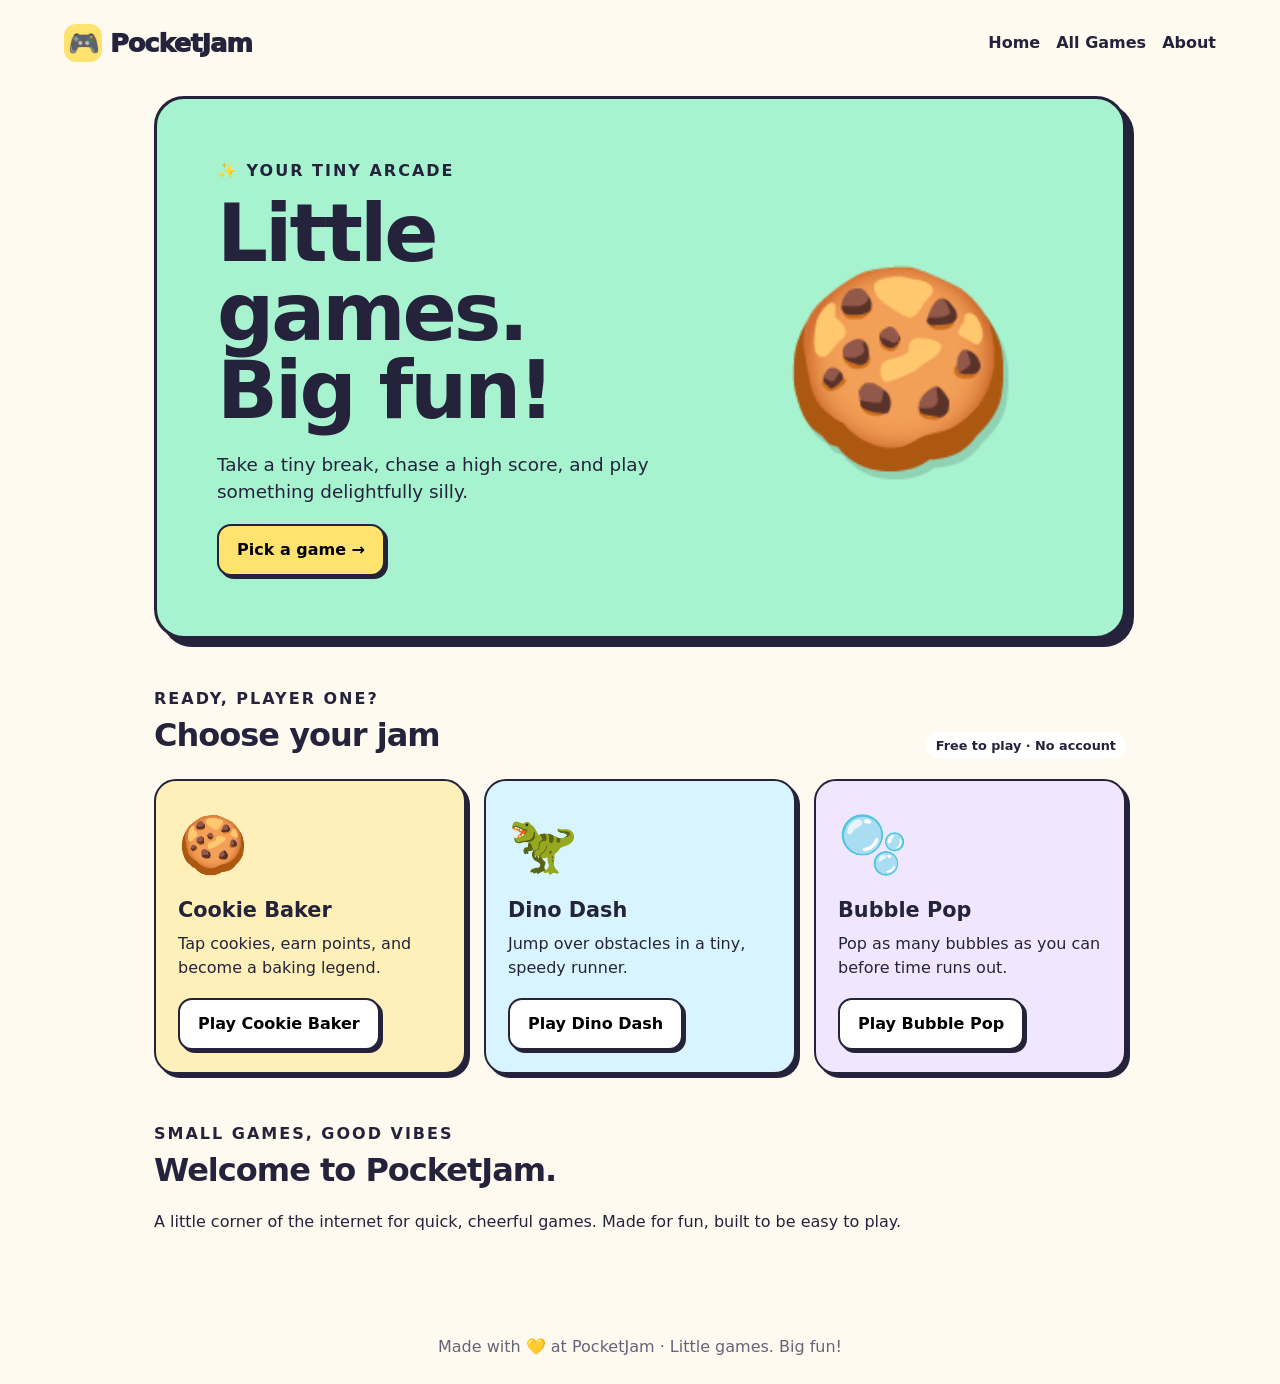
==== index.html @ d0598b36 "Add PocketJam arcade homepage and playable mini-games" ====
<!doctype html>
<html lang="en">
<head>
<meta charset="utf-8"><meta name="viewport" content="width=device-width,initial-scale=1">
<title>PocketJam — Little games. Big fun!</title>
<style>
:root{--ink:#24233b;--yellow:#ffe36e;--mint:#a7f3d0;--coral:#ff897e;--purple:#b9a5ff;--paper:#fffaf0}
*{box-sizing:border-box}body{margin:0;background:var(--paper);color:var(--ink);font:16px/1.5 system-ui,-apple-system,Segoe UI,sans-serif}
header{padding:24px 5vw;display:flex;justify-content:space-between;align-items:center;gap:16px;flex-wrap:wrap}
.logo{font-weight:950;font-size:1.6rem;letter-spacing:-1px}.logo span{display:inline-grid;place-items:center;background:var(--yellow);width:38px;height:38px;border-radius:12px;margin-right:8px}
nav{display:flex;gap:16px}a{color:inherit;text-decoration:none;font-weight:750}a:hover{text-decoration:underline}
main{max-width:1100px;margin:auto;padding:10px 5vw 60px}.hero{background:var(--mint);border:3px solid var(--ink);border-radius:30px;padding:clamp(24px,5vw,60px);display:grid;grid-template-columns:1.2fr .8fr;align-items:center;gap:25px;box-shadow:8px 8px 0 var(--ink)}
h1{font-size:clamp(2.6rem,7vw,5rem);line-height:.98;letter-spacing:-3px;margin:12px 0 20px}.hero p{font-size:1.15rem;max-width:480px}.eyebrow{font-weight:900;text-transform:uppercase;letter-spacing:2px}.cookie{font-size:clamp(100px,20vw,190px);text-align:center;filter:drop-shadow(5px 8px 0 #0002);animation:bob 2.5s ease-in-out infinite}@keyframes bob{50%{transform:translateY(-10px) rotate(4deg)}}
button{font:inherit;font-weight:850;border:2px solid var(--ink);background:var(--yellow);border-radius:14px;padding:12px 18px;cursor:pointer;box-shadow:3px 3px 0 var(--ink)}button:active{transform:translate(2px,2px);box-shadow:1px 1px 0 var(--ink)}
section{margin-top:48px}.section-head{display:flex;justify-content:space-between;align-items:end;gap:12px;flex-wrap:wrap}h2{font-size:2rem;letter-spacing:-1px;margin:0}.games{display:grid;grid-template-columns:repeat(3,1fr);gap:18px;margin-top:20px}.game{border:2px solid var(--ink);border-radius:22px;padding:22px;background:white;box-shadow:4px 4px 0 var(--ink)}.game:nth-child(1){background:#fff0ba}.game:nth-child(2){background:#d8f5ff}.game:nth-child(3){background:#f0e7ff}.emoji{font-size:3.5rem}.game h3{font-size:1.3rem;margin:8px 0 2px}.game p{min-height:48px;margin:6px 0 18px}.game button{background:white}.playbox{margin-top:18px;background:white;border:2px solid var(--ink);border-radius:22px;padding:24px;display:none}.playbox.show{display:block}.score{font-size:2.5rem;font-weight:950}.cookie-btn{font-size:5rem;border:0;background:transparent;box-shadow:none}.cookie-btn:active{box-shadow:none}.pill{display:inline-block;border-radius:99px;padding:4px 10px;background:#fff;font-size:.8rem;font-weight:850}
footer{text-align:center;padding:25px;color:#656477}
@media(max-width:720px){.hero{grid-template-columns:1fr}.cookie{grid-row:1;font-size:100px}.games{grid-template-columns:1fr}h1{letter-spacing:-2px}.game p{min-height:0}}
@media(prefers-reduced-motion:reduce){*,*:before,*:after{animation:none!important;scroll-behavior:auto!important}}
</style>
</head>
<body>
<header><div class="logo"><span>🎮</span>PocketJam</div><nav><a href="#home">Home</a><a href="#games">All Games</a><a href="#about">About</a></nav></header>
<main id="home">
<div class="hero"><div><div class="eyebrow">✨ Your tiny arcade</div><h1>Little games.<br>Big fun!</h1><p>Take a tiny break, chase a high score, and play something delightfully silly.</p><a href="#games"><button>Pick a game →</button></a></div><div class="cookie" aria-hidden="true">🍪</div></div>
<section id="games"><div class="section-head"><div><div class="eyebrow">Ready, player one?</div><h2>Choose your jam</h2></div><span class="pill">Free to play · No account</span></div>
<div class="games">
<article class="game"><div class="emoji">🍪</div><h3>Cookie Baker</h3><p>Tap cookies, earn points, and become a baking legend.</p><button onclick="play('cookie')">Play Cookie Baker</button></article>
<article class="game"><div class="emoji">🦖</div><h3>Dino Dash</h3><p>Jump over obstacles in a tiny, speedy runner.</p><button onclick="play('dino')">Play Dino Dash</button></article>
<article class="game"><div class="emoji">🫧</div><h3>Bubble Pop</h3><p>Pop as many bubbles as you can before time runs out.</p><button onclick="play('bubble')">Play Bubble Pop</button></article>
</div>
<div class="playbox" id="playbox" aria-live="polite"><button onclick="closeGame()" style="float:right">Close ✕</button><div class="eyebrow" id="game-label">Mini game</div><h2 id="game-title">Cookie Baker</h2><p id="game-desc">Tap the cookie to bake!</p><div class="score" id="score">0</div><div id="game-area"><button class="cookie-btn" onclick="bake()" aria-label="Bake a cookie">🍪</button></div><p id="game-note">Your best score is saved on this device.</p></div>
</section>
<section id="about"><div class="eyebrow">Small games, good vibes</div><h2>Welcome to PocketJam.</h2><p>A little corner of the internet for quick, cheerful games. Made for fun, built to be easy to play.</p></section>
</main><footer>Made with 💛 at PocketJam · Little games. Big fun!</footer>
<script>
let mode='cookie',score=0,time=30,timer=null,obstacles=0;
function play(which){clearInterval(timer);mode=which;score=0;time=30;obstacles=0;document.getElementById('playbox').classList.add('show');document.getElementById('score').textContent='0';const area=document.getElementById('game-area');area.innerHTML='';
if(which==='cookie'){document.getElementById('game-label').textContent='🍪 Clicker';document.getElementById('game-title').textContent='Cookie Baker';document.getElementById('game-desc').textContent='Every tap bakes a cookie. How many can you make?';area.innerHTML='<button class="cookie-btn" onclick="bake()" aria-label="Bake a cookie">🍪</button>';}
if(which==='dino'){document.getElementById('game-label').textContent='🦖 Runner';document.getElementById('game-title').textContent='Dino Dash';document.getElementById('game-desc').textContent='Tap JUMP to leap over the cactus. Every jump scores a point!';area.innerHTML='<div id="dino-scene" style="font-size:3rem;background:#e0f7ff;border-radius:16px;padding:20px;text-align:center">🦖　🌵</div><button onclick="jump()" id="jump">JUMP!</button>';document.getElementById('game-note').textContent='Tip: You can also press Space.';}
if(which==='bubble'){document.getElementById('game-label').textContent='🫧 30-second challenge';document.getElementById('game-title').textContent='Bubble Pop';document.getElementById('game-desc').textContent='Pop as many bubbles as you can in 30 seconds!';area.innerHTML='<button class="cookie-btn" onclick="pop()" aria-label="Pop bubble">🫧</button><div>Time left: <b id="time-left">30</b>s</div>';timer=setInterval(()=>{time--;const el=document.getElementById('time-left');if(el)el.textContent=time;if(time<=0){clearInterval(timer);document.getElementById('game-desc').textContent='Time! Final score: '+score+' 🎉';area.innerHTML='<button onclick="play(\'bubble\')">Play again</button>';saveBest();}},1000);}
document.getElementById('playbox').scrollIntoView({behavior:'smooth',block:'nearest'});}
function bake(){if(mode!=='cookie')return;score++;updateScore();if(score%10===0)document.getElementById('game-desc').textContent='Nice! '+score+' cookies baked. Keep going!';saveBest();}
function pop(){if(mode!=='bubble'||time<=0)return;score++;updateScore();const emojis=['🫧','💙','✨','💜','🩵'];const b=document.querySelector('#game-area .cookie-btn');if(b)b.textContent=emojis[Math.floor(Math.random()*emojis.length)];}
function jump(){if(mode!=='dino')return;score++;updateScore();const scene=document.getElementById('dino-scene');if(scene){scene.textContent=score%2?'　🦖　🌵':'🦖　🌵';scene.style.background=score%2?'#d9fbe8':'#e0f7ff';}saveBest();}
function updateScore(){document.getElementById('score').textContent=score;}
function saveBest(){try{let best=JSON.parse(localStorage.getItem('pocketjam-bests')||'{}');if(score>(best[mode]||0)){best[mode]=score;localStorage.setItem('pocketjam-bests',JSON.stringify(best));document.getElementById('game-note').textContent='New personal best: '+score+'! Saved on this device.';}}catch(e){}}
function closeGame(){clearInterval(timer);document.getElementById('playbox').classList.remove('show');}
document.addEventListener('keydown',e=>{if(e.code==='Space'&&mode==='dino'&&document.getElementById('playbox').classList.contains('show')){e.preventDefault();jump();}});
</script></body></html>
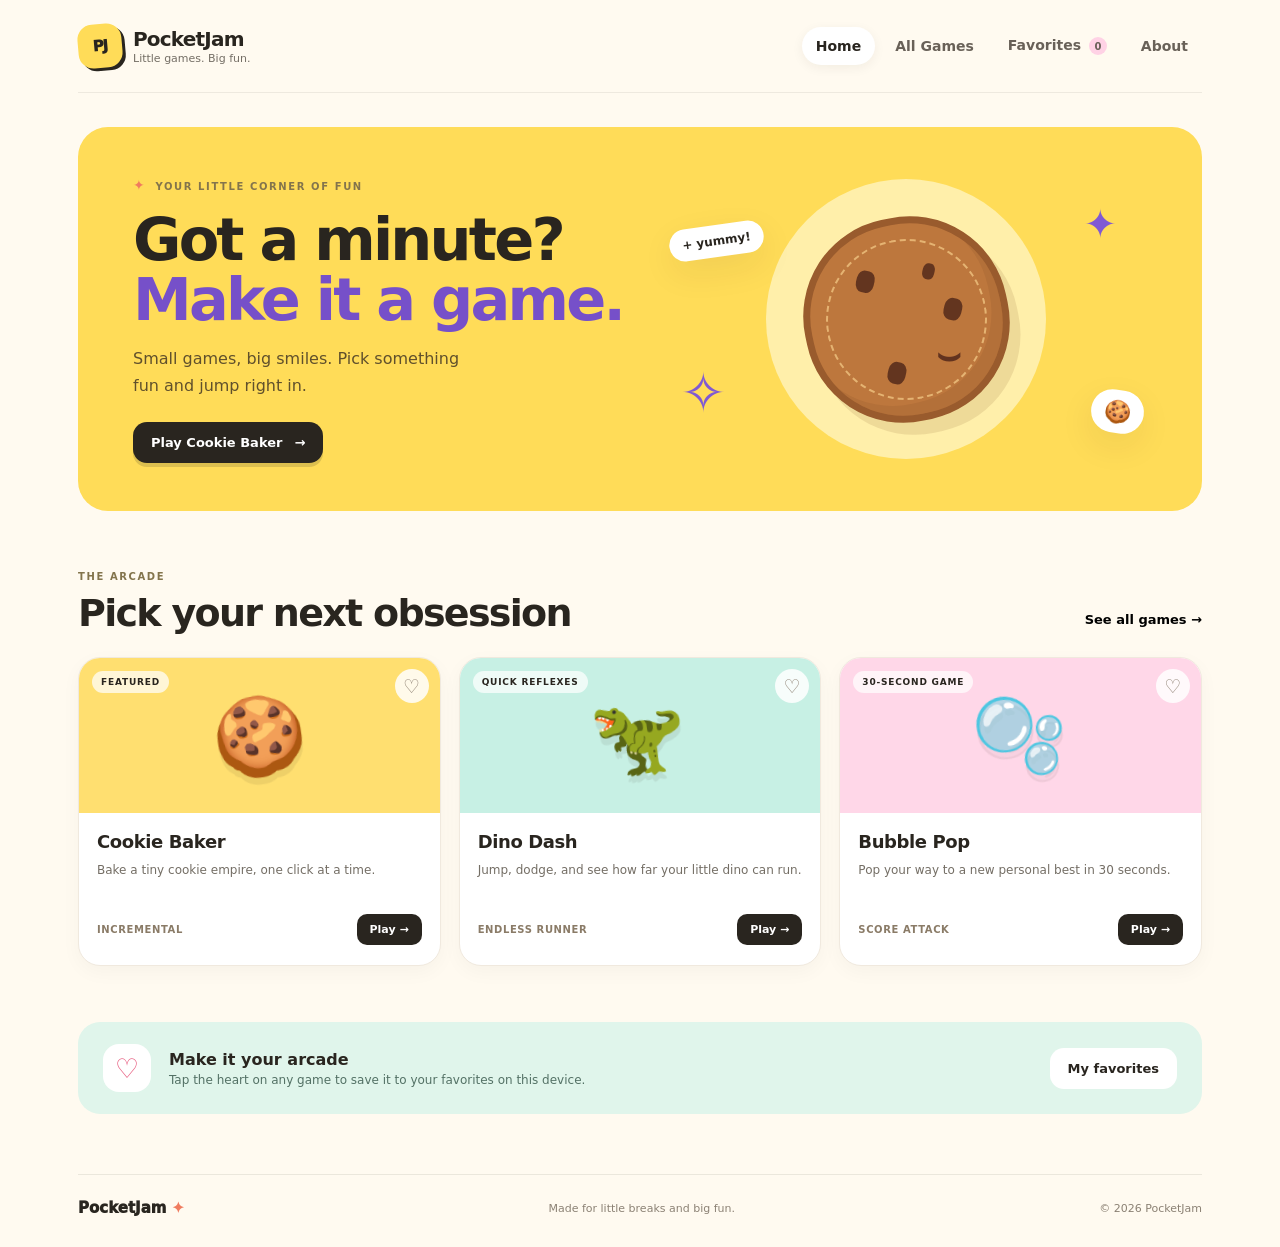
==== commit 0d2cf5b3: "Add files via upload" ====
--- a/index.html
+++ b/index.html
@@ -1,49 +1,143 @@
 <!doctype html>
 <html lang="en">
 <head>
-<meta charset="utf-8"><meta name="viewport" content="width=device-width,initial-scale=1">
-<title>PocketJam — Little games. Big fun!</title>
-<style>
-:root{--ink:#24233b;--yellow:#ffe36e;--mint:#a7f3d0;--coral:#ff897e;--purple:#b9a5ff;--paper:#fffaf0}
-*{box-sizing:border-box}body{margin:0;background:var(--paper);color:var(--ink);font:16px/1.5 system-ui,-apple-system,Segoe UI,sans-serif}
-header{padding:24px 5vw;display:flex;justify-content:space-between;align-items:center;gap:16px;flex-wrap:wrap}
-.logo{font-weight:950;font-size:1.6rem;letter-spacing:-1px}.logo span{display:inline-grid;place-items:center;background:var(--yellow);width:38px;height:38px;border-radius:12px;margin-right:8px}
-nav{display:flex;gap:16px}a{color:inherit;text-decoration:none;font-weight:750}a:hover{text-decoration:underline}
-main{max-width:1100px;margin:auto;padding:10px 5vw 60px}.hero{background:var(--mint);border:3px solid var(--ink);border-radius:30px;padding:clamp(24px,5vw,60px);display:grid;grid-template-columns:1.2fr .8fr;align-items:center;gap:25px;box-shadow:8px 8px 0 var(--ink)}
-h1{font-size:clamp(2.6rem,7vw,5rem);line-height:.98;letter-spacing:-3px;margin:12px 0 20px}.hero p{font-size:1.15rem;max-width:480px}.eyebrow{font-weight:900;text-transform:uppercase;letter-spacing:2px}.cookie{font-size:clamp(100px,20vw,190px);text-align:center;filter:drop-shadow(5px 8px 0 #0002);animation:bob 2.5s ease-in-out infinite}@keyframes bob{50%{transform:translateY(-10px) rotate(4deg)}}
-button{font:inherit;font-weight:850;border:2px solid var(--ink);background:var(--yellow);border-radius:14px;padding:12px 18px;cursor:pointer;box-shadow:3px 3px 0 var(--ink)}button:active{transform:translate(2px,2px);box-shadow:1px 1px 0 var(--ink)}
-section{margin-top:48px}.section-head{display:flex;justify-content:space-between;align-items:end;gap:12px;flex-wrap:wrap}h2{font-size:2rem;letter-spacing:-1px;margin:0}.games{display:grid;grid-template-columns:repeat(3,1fr);gap:18px;margin-top:20px}.game{border:2px solid var(--ink);border-radius:22px;padding:22px;background:white;box-shadow:4px 4px 0 var(--ink)}.game:nth-child(1){background:#fff0ba}.game:nth-child(2){background:#d8f5ff}.game:nth-child(3){background:#f0e7ff}.emoji{font-size:3.5rem}.game h3{font-size:1.3rem;margin:8px 0 2px}.game p{min-height:48px;margin:6px 0 18px}.game button{background:white}.playbox{margin-top:18px;background:white;border:2px solid var(--ink);border-radius:22px;padding:24px;display:none}.playbox.show{display:block}.score{font-size:2.5rem;font-weight:950}.cookie-btn{font-size:5rem;border:0;background:transparent;box-shadow:none}.cookie-btn:active{box-shadow:none}.pill{display:inline-block;border-radius:99px;padding:4px 10px;background:#fff;font-size:.8rem;font-weight:850}
-footer{text-align:center;padding:25px;color:#656477}
-@media(max-width:720px){.hero{grid-template-columns:1fr}.cookie{grid-row:1;font-size:100px}.games{grid-template-columns:1fr}h1{letter-spacing:-2px}.game p{min-height:0}}
-@media(prefers-reduced-motion:reduce){*,*:before,*:after{animation:none!important;scroll-behavior:auto!important}}
-</style>
+  <meta charset="utf-8">
+  <meta name="viewport" content="width=device-width, initial-scale=1">
+  <meta name="theme-color" content="#fff4c8">
+  <title>PocketJam — Little games. Big fun.</title>
+  <meta name="description" content="PocketJam is a tiny arcade full of quick, cheerful games.">
+  <link rel="stylesheet" href="styles.css">
 </head>
 <body>
-<header><div class="logo"><span>🎮</span>PocketJam</div><nav><a href="#home">Home</a><a href="#games">All Games</a><a href="#about">About</a></nav></header>
-<main id="home">
-<div class="hero"><div><div class="eyebrow">✨ Your tiny arcade</div><h1>Little games.<br>Big fun!</h1><p>Take a tiny break, chase a high score, and play something delightfully silly.</p><a href="#games"><button>Pick a game →</button></a></div><div class="cookie" aria-hidden="true">🍪</div></div>
-<section id="games"><div class="section-head"><div><div class="eyebrow">Ready, player one?</div><h2>Choose your jam</h2></div><span class="pill">Free to play · No account</span></div>
-<div class="games">
-<article class="game"><div class="emoji">🍪</div><h3>Cookie Baker</h3><p>Tap cookies, earn points, and become a baking legend.</p><button onclick="play('cookie')">Play Cookie Baker</button></article>
-<article class="game"><div class="emoji">🦖</div><h3>Dino Dash</h3><p>Jump over obstacles in a tiny, speedy runner.</p><button onclick="play('dino')">Play Dino Dash</button></article>
-<article class="game"><div class="emoji">🫧</div><h3>Bubble Pop</h3><p>Pop as many bubbles as you can before time runs out.</p><button onclick="play('bubble')">Play Bubble Pop</button></article>
-</div>
-<div class="playbox" id="playbox" aria-live="polite"><button onclick="closeGame()" style="float:right">Close ✕</button><div class="eyebrow" id="game-label">Mini game</div><h2 id="game-title">Cookie Baker</h2><p id="game-desc">Tap the cookie to bake!</p><div class="score" id="score">0</div><div id="game-area"><button class="cookie-btn" onclick="bake()" aria-label="Bake a cookie">🍪</button></div><p id="game-note">Your best score is saved on this device.</p></div>
-</section>
-<section id="about"><div class="eyebrow">Small games, good vibes</div><h2>Welcome to PocketJam.</h2><p>A little corner of the internet for quick, cheerful games. Made for fun, built to be easy to play.</p></section>
-</main><footer>Made with 💛 at PocketJam · Little games. Big fun!</footer>
-<script>
-let mode='cookie',score=0,time=30,timer=null,obstacles=0;
-function play(which){clearInterval(timer);mode=which;score=0;time=30;obstacles=0;document.getElementById('playbox').classList.add('show');document.getElementById('score').textContent='0';const area=document.getElementById('game-area');area.innerHTML='';
-if(which==='cookie'){document.getElementById('game-label').textContent='🍪 Clicker';document.getElementById('game-title').textContent='Cookie Baker';document.getElementById('game-desc').textContent='Every tap bakes a cookie. How many can you make?';area.innerHTML='<button class="cookie-btn" onclick="bake()" aria-label="Bake a cookie">🍪</button>';}
-if(which==='dino'){document.getElementById('game-label').textContent='🦖 Runner';document.getElementById('game-title').textContent='Dino Dash';document.getElementById('game-desc').textContent='Tap JUMP to leap over the cactus. Every jump scores a point!';area.innerHTML='<div id="dino-scene" style="font-size:3rem;background:#e0f7ff;border-radius:16px;padding:20px;text-align:center">🦖　🌵</div><button onclick="jump()" id="jump">JUMP!</button>';document.getElementById('game-note').textContent='Tip: You can also press Space.';}
-if(which==='bubble'){document.getElementById('game-label').textContent='🫧 30-second challenge';document.getElementById('game-title').textContent='Bubble Pop';document.getElementById('game-desc').textContent='Pop as many bubbles as you can in 30 seconds!';area.innerHTML='<button class="cookie-btn" onclick="pop()" aria-label="Pop bubble">🫧</button><div>Time left: <b id="time-left">30</b>s</div>';timer=setInterval(()=>{time--;const el=document.getElementById('time-left');if(el)el.textContent=time;if(time<=0){clearInterval(timer);document.getElementById('game-desc').textContent='Time! Final score: '+score+' 🎉';area.innerHTML='<button onclick="play(\'bubble\')">Play again</button>';saveBest();}},1000);}
-document.getElementById('playbox').scrollIntoView({behavior:'smooth',block:'nearest'});}
-function bake(){if(mode!=='cookie')return;score++;updateScore();if(score%10===0)document.getElementById('game-desc').textContent='Nice! '+score+' cookies baked. Keep going!';saveBest();}
-function pop(){if(mode!=='bubble'||time<=0)return;score++;updateScore();const emojis=['🫧','💙','✨','💜','🩵'];const b=document.querySelector('#game-area .cookie-btn');if(b)b.textContent=emojis[Math.floor(Math.random()*emojis.length)];}
-function jump(){if(mode!=='dino')return;score++;updateScore();const scene=document.getElementById('dino-scene');if(scene){scene.textContent=score%2?'　🦖　🌵':'🦖　🌵';scene.style.background=score%2?'#d9fbe8':'#e0f7ff';}saveBest();}
-function updateScore(){document.getElementById('score').textContent=score;}
-function saveBest(){try{let best=JSON.parse(localStorage.getItem('pocketjam-bests')||'{}');if(score>(best[mode]||0)){best[mode]=score;localStorage.setItem('pocketjam-bests',JSON.stringify(best));document.getElementById('game-note').textContent='New personal best: '+score+'! Saved on this device.';}}catch(e){}}
-function closeGame(){clearInterval(timer);document.getElementById('playbox').classList.remove('show');}
-document.addEventListener('keydown',e=>{if(e.code==='Space'&&mode==='dino'&&document.getElementById('playbox').classList.contains('show')){e.preventDefault();jump();}});
-</script></body></html>+  <div class="site-shell">
+    <header class="topbar">
+      <a class="brand" href="#home" aria-label="PocketJam home">
+        <span class="brand-mark" aria-hidden="true">PJ</span>
+        <span><strong>PocketJam</strong><small>Little games. Big fun.</small></span>
+      </a>
+      <button class="menu-toggle" id="menu-toggle" aria-expanded="false" aria-controls="main-nav">☰ <span class="sr-only">Toggle navigation</span></button>
+      <nav id="main-nav" class="nav-links" aria-label="Main navigation">
+        <button class="nav-link active" data-page="home">Home</button>
+        <button class="nav-link" data-page="games">All Games</button>
+        <button class="nav-link" data-page="favorites">Favorites <span id="favorite-count" class="nav-count">0</span></button>
+        <button class="nav-link" data-page="about">About</button>
+      </nav>
+    </header>
+
+    <main>
+      <section id="page-home" class="page active">
+        <div class="hero">
+          <div class="hero-copy">
+            <span class="eyebrow"><span class="sparkle">✦</span> YOUR LITTLE CORNER OF FUN</span>
+            <h1>Got a minute?<br><span>Make it a game.</span></h1>
+            <p>Small games, big smiles. Pick something fun and jump right in.</p>
+            <button class="button button-dark" data-open-game="cookie">Play Cookie Baker <span aria-hidden="true">→</span></button>
+          </div>
+          <div class="hero-art" aria-label="Illustration of a cheerful cookie and stars" role="img">
+            <div class="sunburst"></div><span class="hero-star star-one">✦</span><span class="hero-star star-two">✧</span>
+            <div class="hero-cookie"><span class="cookie-chip chip-a"></span><span class="cookie-chip chip-b"></span><span class="cookie-chip chip-c"></span><span class="cookie-chip chip-d"></span><span class="cookie-smile">⌣</span></div>
+            <div class="floating-pill pill-one">+ yummy!</div><div class="floating-pill pill-two">🍪</div>
+          </div>
+        </div>
+
+        <section class="section-block">
+          <div class="section-heading">
+            <div><span class="eyebrow">THE ARCADE</span><h2>Pick your next obsession</h2></div>
+            <button class="text-button" data-page="games">See all games <span aria-hidden="true">→</span></button>
+          </div>
+          <div id="home-game-grid" class="game-grid"></div>
+        </section>
+        <section class="mini-banner">
+          <div class="banner-icon">♡</div>
+          <div><h3>Make it your arcade</h3><p>Tap the heart on any game to save it to your favorites on this device.</p></div>
+          <button class="button button-light" data-page="favorites">My favorites</button>
+        </section>
+      </section>
+
+      <section id="page-games" class="page">
+        <div class="page-heading"><span class="eyebrow">THE WHOLE COLLECTION</span><h1>All games</h1><p>Quick to start. Hard to put down.</p></div>
+        <div id="all-game-grid" class="game-grid"></div>
+      </section>
+
+      <section id="page-favorites" class="page">
+        <div class="page-heading"><span class="eyebrow">SAVED FOR LATER</span><h1>Your favorites</h1><p>Your personal little arcade.</p></div>
+        <div id="favorite-game-grid" class="game-grid"></div>
+        <p id="empty-favorites" class="empty-state" hidden>No favorites yet. Tap the heart on a game card to save one here. ♡</p>
+      </section>
+
+      <section id="page-about" class="page">
+        <div class="page-heading"><span class="eyebrow">HELLO, PLAYER</span><h1>A little fun goes a long way.</h1><p>PocketJam is a tiny arcade for the in-between moments: colorful, lightweight games that are easy to pick up and play.</p></div>
+        <div class="about-card"><div class="about-emoji">🎮</div><div><h2>Small games. Big personality.</h2><p>We’re starting with three bite-sized games and growing from there. Your favorites and personal bests stay in this browser on this device in this first version.</p><p class="muted">PocketJam is an independent project. More jams are on the way.</p></div></div>
+      </section>
+
+      <section id="page-cookie" class="page game-page">
+        <div class="game-topline"><button class="back-button" data-page="home">← Back to arcade</button><span class="eyebrow">POCKETJAM ORIGINAL</span></div>
+        <div class="game-title-row"><div><span class="eyebrow">INCREMENTAL BAKERY GAME</span><h1>Cookie Baker <span class="game-emoji">🍪</span></h1><p>One cookie at a time, build something sweet.</p></div><button class="button button-outline" id="save-button">Save progress</button></div>
+        <div id="welcome-back" class="welcome-back" hidden>
+          <div class="welcome-cookie">🍪</div><div><h2>Welcome back, Baker!</h2><p>Your bakery has been busy while you were away!</p><strong id="offline-award">+0 cookies baked while you were away</strong><p class="welcome-signoff">Let’s get baking!</p></div>
+          <button id="dismiss-welcome" class="close-welcome" aria-label="Dismiss welcome message">×</button>
+        </div>
+        <div class="bakery-layout">
+          <section class="bakery-panel">
+            <div class="bakery-stats">
+              <div><span class="stat-label">YOUR COOKIES</span><strong id="cookie-count">0</strong><span id="cookie-rate" class="stat-sub">0 per second</span></div>
+              <div class="click-stat"><span class="stat-label">PER CLICK</span><strong id="click-power">1</strong></div>
+            </div>
+            <div id="bakery-scene" class="bakery-scene stage-1">
+              <div class="scene-sun"></div><div class="scene-window"><span></span><span></span><span></span><span></span></div>
+              <div class="shelf shelf-top"></div><div class="shelf shelf-bottom"></div>
+              <div id="scene-items" class="scene-items"></div>
+              <div class="counter"></div>
+              <button id="cookie-button" class="big-cookie" aria-label="Bake one cookie">
+                <span class="big-chip chip-1"></span><span class="big-chip chip-2"></span><span class="big-chip chip-3"></span><span class="big-chip chip-4"></span><span class="big-chip chip-5"></span><span class="cookie-face"><i></i><i></i><b></b></span>
+              </button>
+              <div class="click-hint">TAP THE COOKIE TO BAKE!</div>
+              <div id="click-floats" class="click-floats" aria-hidden="true"></div>
+            </div>
+            <div class="milestone-row"><span class="milestone-icon">🏡</span><div><strong id="stage-name">Kitchen Table</strong><p id="stage-description">Every cookie empire starts somewhere.</p></div><span id="building-total" class="building-total">0 buildings</span></div>
+            <div class="collection">
+              <div class="collection-heading"><h3>Your bakery collection</h3><span>BUILDINGS</span></div>
+              <div id="collection-list" class="collection-list"></div>
+            </div>
+          </section>
+          <aside class="shop-panel">
+            <div class="shop-tabs" role="tablist" aria-label="Bakery shop">
+              <button class="shop-tab active" data-shop-tab="buildings" role="tab" aria-selected="true">Buildings</button>
+              <button class="shop-tab" data-shop-tab="upgrades" role="tab" aria-selected="false">Upgrades</button>
+            </div>
+            <div id="shop-buildings" class="shop-content active" role="tabpanel"><div class="shop-intro"><h2>Build your bakery</h2><p>Little helpers, big cookie energy.</p></div><div id="building-shop" class="shop-list"></div></div>
+            <div id="shop-upgrades" class="shop-content" role="tabpanel"><div class="shop-intro"><h2>Smart upgrades</h2><p>Make every click count.</p></div><div id="upgrade-shop" class="shop-list"></div></div>
+            <div class="shop-footer"><span class="save-dot"></span> Progress saves on this device <span id="save-status">· Auto-save on</span></div>
+          </aside>
+        </div>
+      </section>
+
+      <section id="page-dino" class="page game-page">
+        <div class="game-topline"><button class="back-button" data-page="home">← Back to arcade</button><span class="eyebrow">POCKETJAM ORIGINAL</span></div>
+        <div class="page-heading"><span class="eyebrow">ENDLESS RUNNER</span><h1>Dino Dash 🦖</h1><p>Hop over obstacles and see how far you can go.</p></div>
+        <div class="simple-game-card">
+          <div class="dino-scoreline"><span>Score <strong id="dino-score">0</strong></span><span>Best <strong id="dino-best">0</strong></span></div>
+          <canvas id="dino-canvas" width="760" height="250" aria-label="Dino Dash game area"></canvas>
+          <p id="dino-message" class="game-message">Press Space, ↑, or tap JUMP to start.</p>
+          <div class="game-actions"><button id="dino-jump" class="button button-dark">Jump!</button><button id="dino-restart" class="button button-outline">Play again</button></div>
+        </div>
+      </section>
+
+      <section id="page-bubble" class="page game-page">
+        <div class="game-topline"><button class="back-button" data-page="home">← Back to arcade</button><span class="eyebrow">POCKETJAM ORIGINAL</span></div>
+        <div class="page-heading"><span class="eyebrow">30-SECOND CHALLENGE</span><h1>Bubble Pop 🫧</h1><p>Pop as many bubbles as you can before time runs out.</p></div>
+        <div class="bubble-game-card">
+          <div class="bubble-scoreline"><span>Score <strong id="bubble-score">0</strong></span><span>Time <strong id="bubble-time">30</strong>s</span><span>Best <strong id="bubble-best">0</strong></span></div>
+          <div id="bubble-field" class="bubble-field"><div class="bubble-start"><span>🫧</span><h2>Ready, set, pop!</h2><p>Every bubble is a point. Keep your eyes moving!</p><button id="bubble-start" class="button button-dark">Start round</button></div></div>
+          <p id="bubble-message" class="game-message">You have 30 seconds. Make them count!</p>
+          <button id="bubble-again" class="button button-outline" hidden>Play again</button>
+        </div>
+      </section>
+    </main>
+
+    <footer class="footer"><a class="footer-brand" href="#home">PocketJam <span>✦</span></a><span>Made for little breaks and big fun.</span><span>© <span id="year"></span> PocketJam</span></footer>
+  </div>
+  <div id="toast" class="toast" role="status" aria-live="polite"></div>
+  <script src="app.js"></script>
+</body>
+</html>
--- a/styles.css
+++ b/styles.css
@@ -0,0 +1,91 @@
+:root {
+  --ink: #29251f; --muted: #746e65; --paper: #fffdf7; --line: #ece5d9;
+  --yellow: #ffdc58; --yellow-deep: #f2bd24; --teal: #bdeee0; --coral: #ff9b80;
+  --purple: #c9b5ff; --pink: #ffd2e5; --green: #1c755c; --shadow: 0 12px 34px rgba(59,43,20,.08);
+  font-family: ui-rounded, "Avenir Next", Avenir, "Segoe UI", system-ui, sans-serif;
+}
+* { box-sizing: border-box; }
+html { scroll-behavior: smooth; }
+body { margin: 0; color: var(--ink); background: #fffaf0; }
+button, a { font: inherit; }
+button { cursor: pointer; }
+button:focus-visible, a:focus-visible { outline: 3px solid #5d42c5; outline-offset: 3px; }
+a { color: inherit; text-decoration: none; }
+.site-shell { max-width: 1180px; margin: 0 auto; padding: 0 28px; }
+.topbar { display: flex; align-items: center; justify-content: space-between; gap: 24px; padding: 24px 0; border-bottom: 1px solid rgba(41,37,31,.08); }
+.brand { display: flex; align-items: center; gap: 11px; }
+.brand-mark { width: 44px; height: 44px; display: grid; place-items: center; background: var(--yellow); border-radius: 15px; font-size: 15px; font-weight: 1000; letter-spacing: -1px; transform: rotate(-5deg); box-shadow: 3px 3px 0 var(--ink); }
+.brand strong { display: block; font-size: 20px; letter-spacing: -.8px; }
+.brand small { display: block; margin-top: 1px; color: var(--muted); font-size: 11px; }
+.nav-links { display: flex; gap: 6px; align-items: center; }
+.nav-link { border: 0; background: transparent; padding: 11px 14px; border-radius: 99px; font-weight: 700; color: #696158; font-size: 14px; }
+.nav-link:hover, .nav-link.active { background: white; color: var(--ink); box-shadow: 0 3px 12px rgba(50,40,20,.06); }
+.nav-count { display: inline-grid; place-items: center; min-width: 18px; height: 18px; margin-left: 3px; padding: 0 4px; background: var(--pink); border-radius: 99px; font-size: 10px; }
+.menu-toggle { display: none; background: white; border: 1px solid var(--line); border-radius: 12px; padding: 8px 11px; }
+.page { display: none; padding: 34px 0 60px; }
+.page.active { display: block; animation: appear .22s ease-out; }
+@keyframes appear { from { opacity: .5; transform: translateY(4px); } to { opacity: 1; transform: translateY(0); } }
+.hero { display: grid; grid-template-columns: 1.05fr .95fr; min-height: 355px; overflow: hidden; background: var(--yellow); border-radius: 30px; padding: 48px 55px; position: relative; }
+.hero-copy { z-index: 1; align-self: center; }
+.eyebrow { color: #83744c; font-size: 10px; letter-spacing: 1.6px; font-weight: 900; }
+.sparkle { color: #f07b5e; font-size: 14px; margin-right: 4px; }
+h1, h2, h3, p { margin-top: 0; }
+.hero h1 { font-size: clamp(38px, 5vw, 59px); line-height: 1.02; letter-spacing: -2.8px; margin: 16px 0; }
+.hero h1 span { color: #7650c9; }
+.hero p { color: #60502c; max-width: 350px; line-height: 1.65; margin-bottom: 23px; }
+.button { display: inline-flex; justify-content: center; align-items: center; gap: 12px; border: 0; border-radius: 14px; padding: 13px 18px; font-weight: 850; font-size: 13px; transition: transform .16s, box-shadow .16s; }
+.button:hover { transform: translateY(-2px); }
+.button-dark { background: var(--ink); color: white; box-shadow: 0 4px 0 rgba(41,37,31,.16); }
+.button-light { background: white; color: var(--ink); }
+.button-outline { background: transparent; border: 1px solid #d8d0c3; color: var(--ink); }
+.hero-art { position: relative; display: grid; place-items: center; min-height: 255px; }
+.sunburst { position: absolute; width: 280px; height: 280px; border-radius: 50%; background: rgba(255,248,205,.7); }
+.hero-cookie { z-index: 1; width: 205px; height: 205px; border-radius: 48%; background: #bd773d; border: 7px solid #995b2d; box-shadow: inset -9px -12px 0 rgba(108,56,25,.12), 8px 14px 0 rgba(113,70,25,.12); transform: rotate(-12deg); position: relative; }
+.hero-cookie:before { content:""; position:absolute; inset:15px; border-radius:50%; border:2px dashed rgba(255,220,150,.6); }
+.cookie-chip { position: absolute; width: 18px; height: 22px; border-radius: 40%; background: #63351f; transform: rotate(25deg); }
+.chip-a { top: 39px; left: 54px; }.chip-b { top: 84px; right: 39px; }.chip-c { bottom: 34px; left: 66px; }.chip-d { top: 45px; right: 58px; width: 12px; height: 16px; }
+.cookie-smile { position: absolute; bottom: 30px; right: 49px; font-size: 38px; font-weight: 900; color: #62331f; transform: rotate(12deg); }
+.hero-star { position: absolute; z-index: 2; color: #8059d3; font-size: 40px; }.star-one { top: 26px; right: 30px; }.star-two { left: 15px; bottom: 38px; font-size: 55px; }
+.floating-pill { position: absolute; z-index: 3; background: white; padding: 9px 13px; border-radius: 99px; box-shadow: var(--shadow); font-size: 12px; font-weight: 900; }.pill-one { top: 50px; left: 4px; transform: rotate(-8deg); }.pill-two { bottom: 30px; right: 3px; font-size: 22px; transform: rotate(9deg); }
+.section-block { padding: 54px 0 36px; }
+.section-heading { display: flex; justify-content: space-between; align-items: end; margin-bottom: 22px; gap: 15px; }
+.section-heading h2, .page-heading h1 { font-size: clamp(28px, 4vw, 38px); letter-spacing: -1.7px; margin: 7px 0 0; }
+.text-button { border: 0; background: transparent; font-weight: 800; font-size: 13px; padding: 8px 0; }
+.game-grid { display: grid; grid-template-columns: repeat(3, minmax(0, 1fr)); gap: 18px; }
+.game-card { background: white; border: 1px solid #f0e9de; border-radius: 22px; overflow: hidden; box-shadow: 0 6px 20px rgba(40,30,15,.035); transition: transform .18s, box-shadow .18s; }
+.game-card:hover { transform: translateY(-4px); box-shadow: var(--shadow); }
+.card-art { height: 155px; display: grid; place-items: center; position: relative; overflow: hidden; }
+.card-art.cookie-art { background: #ffdf70; }.card-art.dino-art { background: #c7f0e4; }.card-art.bubble-art { background: #ffd7e8; }
+.card-illustration { font-size: 76px; filter: drop-shadow(0 7px 0 rgba(40,30,15,.08)); transform: rotate(-8deg); }
+.card-sticker { position: absolute; top: 13px; left: 13px; background: rgba(255,255,255,.72); padding: 6px 9px; border-radius: 99px; font-size: 9px; font-weight: 900; letter-spacing: .8px; }
+.favorite-button { position: absolute; top: 11px; right: 11px; display: grid; place-items: center; border: 0; width: 34px; height: 34px; border-radius: 50%; background: rgba(255,255,255,.85); font-size: 19px; color: #8e8173; }
+.favorite-button.favorited { color: #e75e80; }
+.card-body { padding: 18px 18px 20px; }
+.card-title-row { display: flex; justify-content: space-between; align-items: center; gap: 8px; }
+.card-title-row h3 { margin: 0; font-size: 18px; letter-spacing: -.4px; }
+.card-body p { margin: 9px 0 15px; color: var(--muted); font-size: 12px; line-height: 1.55; min-height: 38px; }
+.card-meta { display: flex; align-items: center; justify-content: space-between; gap: 8px; }
+.card-tag { color: #8a7b67; font-size: 10px; font-weight: 800; text-transform: uppercase; letter-spacing: .6px; }
+.card-play { border: 0; background: var(--ink); color: white; padding: 9px 13px; border-radius: 10px; font-size: 11px; font-weight: 850; }
+.card-play:disabled { background: #ece7de; color: #777065; cursor: default; }
+.mini-banner { display: flex; align-items: center; gap: 18px; background: #e0f5eb; border-radius: 22px; padding: 22px 25px; margin: 20px 0 0; }
+.banner-icon { display: grid; place-items: center; flex: 0 0 48px; height: 48px; background: white; border-radius: 16px; font-size: 27px; color: #e75e80; }
+.mini-banner div:nth-child(2) { flex: 1; }.mini-banner h3 { margin: 0 0 4px; font-size: 16px; }.mini-banner p { margin: 0; color: #537165; font-size: 12px; }
+.page-heading { max-width: 670px; padding: 18px 0 28px; }.page-heading h1 { margin: 8px 0 10px; }.page-heading p { color: var(--muted); line-height: 1.7; max-width: 580px; }
+.empty-state { background: white; padding: 28px; border-radius: 18px; text-align: center; color: var(--muted); }
+.about-card { display: flex; gap: 24px; align-items: flex-start; background: white; border: 1px solid var(--line); border-radius: 24px; padding: 30px; max-width: 760px; box-shadow: var(--shadow); }.about-emoji { display: grid; place-items: center; flex: 0 0 76px; height: 76px; background: var(--purple); border-radius: 22px; font-size: 37px; }.about-card h2 { margin: 3px 0 10px; }.about-card p { color: var(--muted); line-height: 1.7; }.about-card .muted { font-size: 12px; }
+.footer { display: flex; align-items: center; justify-content: space-between; gap: 18px; padding: 24px 0 30px; border-top: 1px solid rgba(41,37,31,.09); color: #8b8174; font-size: 11px; }.footer-brand { color: var(--ink); font-size: 15px; font-weight: 950; }.footer-brand span { color: #f07b5e; }
+.game-page { padding-top: 24px; }.game-topline { display: flex; justify-content: space-between; align-items: center; margin-bottom: 22px; }.back-button { border: 0; background: transparent; color: #766b5e; font-size: 12px; font-weight: 800; padding: 7px 0; }.game-title-row { display: flex; justify-content: space-between; align-items: center; gap: 15px; margin-bottom: 24px; }.game-title-row h1 { margin: 6px 0 4px; font-size: clamp(30px, 4vw, 43px); letter-spacing: -1.8px; }.game-title-row p { margin: 0; color: var(--muted); font-size: 13px; }.game-emoji { font-size: .8em; }.bakery-layout { display: grid; grid-template-columns: minmax(0, 1.25fr) minmax(320px, .75fr); gap: 20px; align-items: start; }.bakery-panel, .shop-panel { background: white; border: 1px solid var(--line); border-radius: 22px; overflow: hidden; box-shadow: 0 6px 24px rgba(40,30,15,.035); }.bakery-stats { display: flex; justify-content: space-between; padding: 22px 24px 17px; }.stat-label { display: block; color: #9a8d7c; font-size: 9px; font-weight: 900; letter-spacing: 1.2px; }.bakery-stats strong { display: block; font-size: 34px; letter-spacing: -1.5px; margin: 4px 0 0; }.stat-sub { display: block; color: var(--green); font-size: 11px; font-weight: 800; margin-top: 1px; }.click-stat { text-align: right; }.click-stat strong { font-size: 26px; }
+.bakery-scene { position: relative; height: 300px; overflow: hidden; background: #fff1c5; border-top: 1px solid #f4e4bb; border-bottom: 1px solid #f4e4bb; transition: background .4s; }.bakery-scene.stage-2 { background: #f6e3b6; }.bakery-scene.stage-3 { background: #d8f1e7; }.bakery-scene.stage-4 { background: #e6ddff; }.bakery-scene.stage-5 { background: #ffdfd2; }
+.scene-sun { position: absolute; top: 18px; right: 25px; width: 47px; height: 47px; background: #ffcc50; border-radius: 50%; opacity: .75; }.scene-window { position: absolute; top: 20px; left: 30px; width: 93px; height: 81px; background: #b8e7ec; border: 7px solid #fffaf0; border-radius: 7px; display: grid; grid-template-columns: 1fr 1fr; gap: 4px; padding: 4px; }.scene-window span { background: rgba(255,255,255,.6); border-radius: 2px; }.shelf { position: absolute; left: 0; right: 0; height: 8px; background: #b77a4b; box-shadow: 0 4px 0 rgba(108,65,34,.1); }.shelf-top { top: 122px; left: 20%; right: 12%; }.shelf-bottom { top: 171px; left: 12%; right: 20%; }.counter { position: absolute; bottom: 0; left: 0; right: 0; height: 63px; background: #c98b5d; border-top: 8px solid #a96e46; }.big-cookie { position: absolute; z-index: 3; left: 50%; bottom: 34px; width: 147px; height: 147px; transform: translateX(-50%) rotate(-8deg); border: 7px solid #9a592d; border-radius: 48%; background: #c78142; box-shadow: inset -10px -12px 0 rgba(98,51,22,.12), 0 9px 0 rgba(103,62,32,.12); transition: transform .1s; }.big-cookie:hover { transform: translateX(-50%) rotate(-5deg) scale(1.025); }.big-cookie:active { transform: translateX(-50%) rotate(-4deg) scale(.96); }.big-cookie:before { content: ""; position: absolute; inset: 10px; border: 2px dashed rgba(255,226,160,.65); border-radius: 50%; }.big-chip { position: absolute; display: block; width: 14px; height: 17px; background: #60331f; border-radius: 40%; transform: rotate(25deg); }.chip-1 { top: 26px; left: 39px; }.chip-2 { top: 52px; right: 28px; }.chip-3 { bottom: 29px; left: 43px; }.chip-4 { top: 31px; right: 48px; width: 10px; height: 13px; }.chip-5 { bottom: 41px; right: 27px; width: 10px; height: 12px; }.cookie-face { position: absolute; left: 47px; top: 62px; display: flex; gap: 15px; align-items: center; }.cookie-face i { width: 6px; height: 9px; background: #5c301c; border-radius: 50%; }.cookie-face b { position: absolute; width: 19px; height: 9px; border-bottom: 3px solid #5c301c; border-radius: 50%; top: 13px; left: 2px; }.click-hint { position: absolute; z-index: 4; bottom: 12px; left: 0; right: 0; text-align: center; color: #fff7e8; text-shadow: 0 1px 2px #774a2c; font-size: 9px; font-weight: 1000; letter-spacing: 1.5px; }.click-floats { position: absolute; inset: 0; z-index: 5; pointer-events: none; }.float-number { position: absolute; color: white; text-shadow: 0 2px 3px #6f3d1d; font-weight: 1000; font-size: 18px; animation: float-up .8s ease-out forwards; }.scene-items { position: absolute; inset: 0; z-index: 2; pointer-events: none; }.scene-item { position: absolute; font-size: 28px; filter: drop-shadow(0 3px 0 rgba(70,45,20,.1)); }.scene-item:nth-child(1) { left: 24%; top: 91px; }.scene-item:nth-child(2) { right: 20%; top: 137px; }.scene-item:nth-child(3) { left: 15%; top: 138px; }.scene-item:nth-child(4) { right: 28%; top: 91px; }.scene-item:nth-child(5) { left: 43%; top: 70px; }
+@keyframes float-up { to { opacity: 0; transform: translateY(-55px) scale(1.2); } }
+.milestone-row { display: flex; align-items: center; gap: 12px; padding: 17px 22px; border-bottom: 1px solid #f0ebe3; }.milestone-icon { display: grid; place-items: center; width: 42px; height: 42px; background: #fff4d2; border-radius: 13px; font-size: 21px; }.milestone-row div { flex: 1; }.milestone-row strong { font-size: 13px; }.milestone-row p { margin: 3px 0 0; color: var(--muted); font-size: 10px; }.building-total { color: #8e8273; font-size: 10px; font-weight: 800; white-space: nowrap; }.collection { padding: 18px 22px 20px; }.collection-heading { display: flex; justify-content: space-between; align-items: center; margin-bottom: 12px; }.collection-heading h3 { margin: 0; font-size: 14px; }.collection-heading span { color: #a19584; font-size: 9px; letter-spacing: 1px; font-weight: 900; }.collection-list { display: grid; grid-template-columns: repeat(2, minmax(0,1fr)); gap: 8px; }.collection-item { display: flex; align-items: center; gap: 9px; border: 1px solid #f0ebe3; border-radius: 12px; padding: 9px; }.collection-item .building-emoji { font-size: 21px; }.collection-item strong { display: block; font-size: 10px; }.collection-item small { display: block; color: #928777; font-size: 9px; margin-top: 3px; }.collection-count { margin-left: auto; background: #f8f3e9; padding: 4px 6px; border-radius: 7px; font-size: 10px; font-weight: 900; }
+.shop-tabs { display: grid; grid-template-columns: 1fr 1fr; background: #f9f6ef; padding: 7px; gap: 5px; }.shop-tab { border: 0; background: transparent; padding: 12px; border-radius: 12px; color: #8a8073; font-size: 12px; font-weight: 900; }.shop-tab.active { background: white; color: var(--ink); box-shadow: 0 3px 10px rgba(40,30,15,.06); }.shop-content { display: none; }.shop-content.active { display: block; }.shop-intro { padding: 20px 20px 8px; }.shop-intro h2 { margin: 0 0 5px; font-size: 18px; letter-spacing: -.5px; }.shop-intro p { margin: 0; color: var(--muted); font-size: 11px; }.shop-list { padding: 8px 13px 17px; display: grid; gap: 9px; }.shop-item { display: grid; grid-template-columns: 47px minmax(0,1fr); gap: 10px; border: 1px solid #eee8de; border-radius: 15px; padding: 12px; transition: border .2s, background .2s; }.shop-item.affordable { border-color: #b5e4d3; background: #fcfffd; }.shop-icon { display: grid; place-items: center; width: 45px; height: 45px; background: #fff2c9; border-radius: 13px; font-size: 24px; }.shop-item:nth-child(2) .shop-icon { background: #d8f4e9; }.shop-item:nth-child(3) .shop-icon { background: #e9e0ff; }.shop-item:nth-child(4) .shop-icon { background: #ffdce8; }.shop-item:nth-child(5) .shop-icon { background: #ffe4cc; }.shop-item-info { min-width: 0; }.shop-item-top { display: flex; align-items: start; justify-content: space-between; gap: 5px; }.shop-item h3 { font-size: 12px; margin: 1px 0 4px; }.shop-owned { background: #f3efe7; color: #817568; padding: 3px 6px; border-radius: 6px; font-size: 9px; font-weight: 900; white-space: nowrap; }.shop-item p { color: #8a8073; font-size: 10px; margin: 0 0 8px; line-height: 1.4; }.shop-buy-row { display: flex; justify-content: space-between; align-items: center; gap: 6px; }.shop-price { color: #9a6129; font-size: 10px; font-weight: 900; }.buy-button { border: 0; border-radius: 8px; background: var(--ink); color: white; padding: 7px 10px; font-size: 10px; font-weight: 900; white-space: nowrap; }.buy-button:disabled { background: #eee9e0; color: #a69b8d; cursor: not-allowed; }.shop-footer { padding: 14px 18px; border-top: 1px solid #f0ebe3; color: #928777; font-size: 9px; display: flex; align-items: center; gap: 6px; }.save-dot { width: 6px; height: 6px; background: #4fb78e; border-radius: 50%; }
+.welcome-back { display: flex; gap: 16px; align-items: flex-start; background: #fff3c8; border: 1px solid #f4df9a; border-radius: 18px; padding: 19px 20px; margin: 0 0 18px; position: relative; }.welcome-cookie { display: grid; place-items: center; flex: 0 0 50px; height: 50px; background: white; border-radius: 15px; font-size: 27px; }.welcome-back h2 { margin: 0 0 5px; font-size: 19px; }.welcome-back p { color: #796744; font-size: 12px; margin: 0 0 7px; }.welcome-back strong { color: #94601f; font-size: 13px; }.welcome-back .welcome-signoff { margin: 7px 0 0; font-weight: 850; color: var(--ink); }.close-welcome { margin-left: auto; border: 0; background: transparent; font-size: 24px; color: #8d7d5a; line-height: 1; }
+.simple-game-card, .bubble-game-card { background: white; border: 1px solid var(--line); border-radius: 22px; padding: 20px; max-width: 820px; box-shadow: var(--shadow); }.dino-scoreline, .bubble-scoreline { display: flex; justify-content: space-between; color: #8d8172; font-size: 12px; margin-bottom: 12px; }.dino-scoreline strong, .bubble-scoreline strong { color: var(--ink); font-size: 17px; margin-left: 5px; }#dino-canvas { display: block; width: 100%; height: auto; border-radius: 14px; background: #e3f7ec; border: 1px solid #d4eee1; touch-action: manipulation; }.game-message { color: var(--muted); text-align: center; font-size: 12px; min-height: 18px; margin: 15px 0; }.game-actions { display: flex; justify-content: center; gap: 10px; }.bubble-field { position: relative; min-height: 360px; overflow: hidden; border-radius: 16px; background: #f9f2ff; border: 1px solid #ede2fb; }.bubble-start { min-height: 360px; display: flex; flex-direction: column; justify-content: center; align-items: center; text-align: center; padding: 20px; }.bubble-start > span { font-size: 54px; }.bubble-start h2 { margin: 10px 0 6px; }.bubble-start p { color: var(--muted); font-size: 12px; }.bubble { position: absolute; display: grid; place-items: center; border: 2px solid rgba(255,255,255,.85); border-radius: 50%; box-shadow: inset -7px -9px 0 rgba(91,83,175,.08), 0 5px 0 rgba(97,74,144,.06); animation: bubble-in .18s ease-out; font-size: 22px; }.bubble:after { content:""; position:absolute; top:18%; left:22%; width:23%; height:14%; border-radius:50%; background:rgba(255,255,255,.8); transform:rotate(-40deg); }.bubble:active { transform: scale(.9); }.bubble-start[hidden], [hidden] { display: none !important; }
+@keyframes bubble-in { from { transform: scale(.4); opacity: .3; } to { transform: scale(1); opacity: 1; } }
+.toast { position: fixed; left: 50%; bottom: 22px; transform: translate(-50%, 20px); opacity: 0; pointer-events: none; background: var(--ink); color: white; border-radius: 12px; padding: 12px 17px; box-shadow: var(--shadow); font-size: 12px; font-weight: 800; transition: opacity .2s, transform .2s; z-index: 20; max-width: calc(100% - 32px); text-align: center; }.toast.show { opacity: 1; transform: translate(-50%, 0); }
+.sr-only { position: absolute; width: 1px; height: 1px; padding: 0; margin: -1px; overflow: hidden; clip: rect(0,0,0,0); white-space: nowrap; border: 0; }
+@media (prefers-reduced-motion: reduce) { *, *::before, *::after { scroll-behavior: auto !important; animation-duration: .01ms !important; animation-iteration-count: 1 !important; transition-duration: .01ms !important; } }
+@media (max-width: 850px) { .site-shell { padding: 0 18px; }.hero { padding: 38px 32px; }.bakery-layout { grid-template-columns: 1fr; }.shop-panel { order: 2; }.bakery-scene { height: 280px; }.game-grid { gap: 12px; }.card-art { height: 130px; } }
+@media (max-width: 620px) { .site-shell { padding: 0 14px; }.topbar { padding: 16px 0; }.brand-mark { width: 39px; height: 39px; }.brand strong { font-size: 18px; }.menu-toggle { display: block; }.nav-links { display: none; position: absolute; top: 70px; left: 14px; right: 14px; z-index: 10; padding: 9px; border: 1px solid var(--line); border-radius: 17px; background: white; box-shadow: var(--shadow); flex-direction: column; align-items: stretch; }.nav-links.open { display: flex; }.nav-link { text-align: left; }.hero { display: block; padding: 31px 24px 12px; border-radius: 23px; }.hero h1 { font-size: 42px; }.hero-art { min-height: 220px; margin-top: 5px; }.hero-cookie { width: 160px; height: 160px; }.hero-cookie .cookie-chip { transform: scale(.8) rotate(25deg); }.cookie-smile { bottom: 22px; right: 38px; }.sunburst { width: 210px; height: 210px; }.pill-one { top: 35px; left: 4px; }.pill-two { bottom: 20px; right: 3px; }.section-block { padding: 37px 0 22px; }.section-heading { align-items: start; }.section-heading h2 { font-size: 26px; }.text-button { font-size: 11px; white-space: nowrap; margin-top: 18px; }.game-grid { grid-template-columns: 1fr; }.game-card { display: grid; grid-template-columns: 112px 1fr; min-height: 145px; }.card-art { height: 100%; min-height: 145px; }.card-illustration { font-size: 54px; }.card-sticker { display: none; }.favorite-button { width: 29px; height: 29px; top: 7px; right: 7px; font-size: 16px; }.card-body { padding: 15px 13px; }.card-title-row h3 { font-size: 15px; }.card-body p { font-size: 11px; min-height: 0; margin: 7px 0 10px; }.card-tag { font-size: 8px; }.card-play { padding: 8px 10px; }.mini-banner { padding: 17px; flex-wrap: wrap; gap: 12px; }.mini-banner div:nth-child(2) { min-width: calc(100% - 65px); }.mini-banner .button { margin-left: 60px; }.page { padding-top: 25px; }.page-heading h1 { font-size: 32px; }.footer { flex-wrap: wrap; justify-content: center; text-align: center; }.footer-brand { width: 100%; }.about-card { padding: 20px; flex-direction: column; }.game-title-row { align-items: flex-start; }.game-title-row .button { padding: 10px 12px; font-size: 11px; }.game-title-row h1 { font-size: 30px; }.game-title-row p { max-width: 250px; line-height: 1.5; }.bakery-stats { padding: 17px 17px 13px; }.bakery-stats strong { font-size: 28px; }.bakery-scene { height: 255px; }.big-cookie { width: 128px; height: 128px; bottom: 33px; }.cookie-face { left: 40px; top: 54px; }.collection { padding: 16px; }.collection-list { grid-template-columns: 1fr; }.building-total { font-size: 9px; }.welcome-back { padding: 15px; gap: 11px; }.welcome-cookie { flex-basis: 40px; height: 40px; }.welcome-back h2 { font-size: 16px; }.welcome-back strong { font-size: 11px; }.game-topline .eyebrow { font-size: 8px; }.simple-game-card, .bubble-game-card { padding: 13px; }.bubble-field, .bubble-start { min-height: 330px; } }
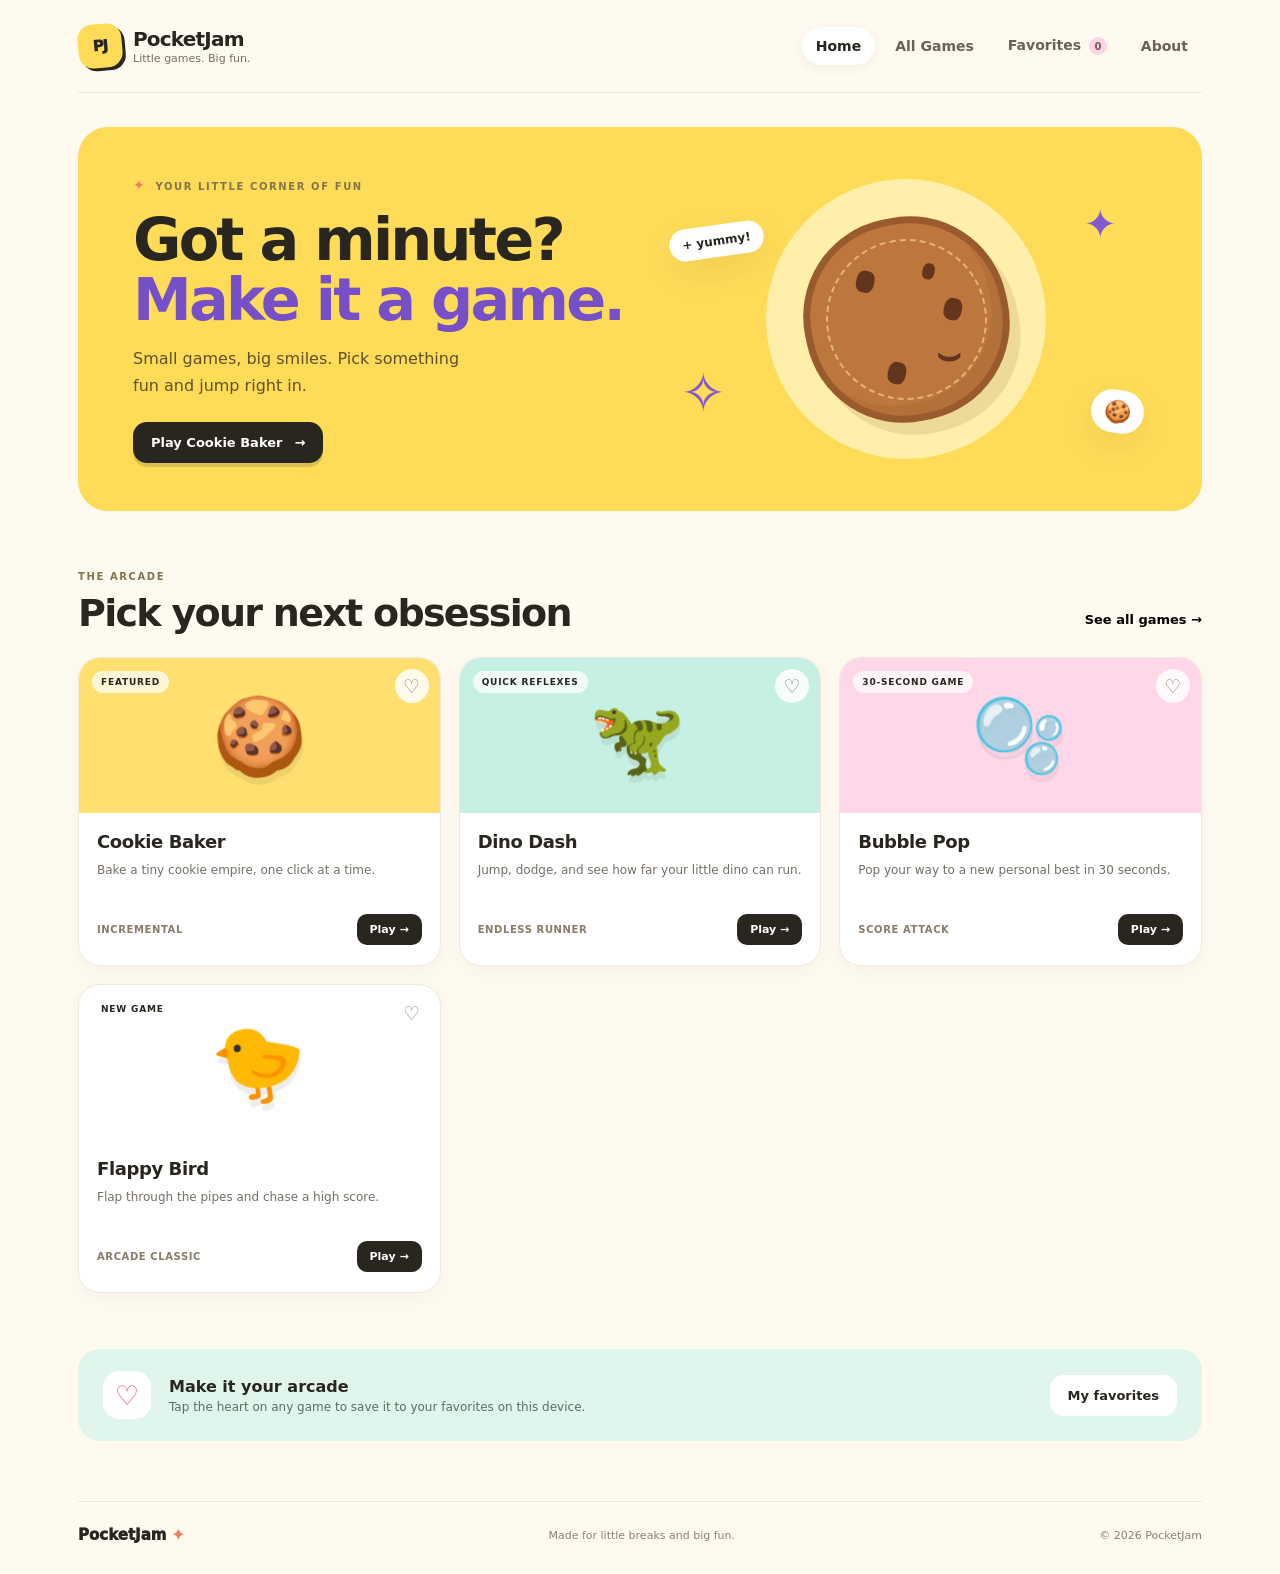
==== commit bddf6562: "Add Flappy Bird game screen" ====
--- a/index.html
+++ b/index.html
@@ -7,6 +7,18 @@
   <title>PocketJam — Little games. Big fun.</title>
   <meta name="description" content="PocketJam is a tiny arcade full of quick, cheerful games.">
   <link rel="stylesheet" href="styles.css">
+  <style>
+    /* Prevent rapid taps on game controls from triggering double-tap zoom.
+       Pinch-to-zoom and normal page scrolling remain available. */
+    button, a, [role="button"] {
+      touch-action: manipulation;
+      -webkit-tap-highlight-color: transparent;
+    }
+    .big-cookie, #bubble-field button, #dino-jump {
+      -webkit-user-select: none;
+      user-select: none;
+    }
+  </style>
 </head>
 <body>
   <div class="site-shell">
@@ -132,6 +144,17 @@
           <p id="bubble-message" class="game-message">You have 30 seconds. Make them count!</p>
           <button id="bubble-again" class="button button-outline" hidden>Play again</button>
         </div>
+      <section id="page-flappy" class="page game-page">
+        <div class="game-topline"><button class="back-button" data-page="home">← Back to arcade</button><span class="eyebrow">POCKETJAM ORIGINAL</span></div>
+        <div class="page-heading"><span class="eyebrow">ARCADE CLASSIC</span><h1>Flappy Bird 🐤</h1><p>Tap to flap, dodge the pipes, and beat your best score.</p></div>
+        <div class="flappy-game-card">
+          <div class="flappy-scoreline"><span>Score <strong id="flappy-score">0</strong></span><span>Best <strong id="flappy-best">0</strong></span></div>
+          <canvas id="flappy-canvas" width="760" height="420" aria-label="Flappy Bird game area. Tap or press Space to flap."></canvas>
+          <p id="flappy-message" class="game-message">Tap, click, or press Space to flap.</p>
+          <div class="game-actions"><button id="flappy-flap" class="button button-dark">Flap! 🐤</button><button id="flappy-restart" class="button button-outline">Play again</button></div>
+        </div>
+      </section>
+
       </section>
     </main>
 
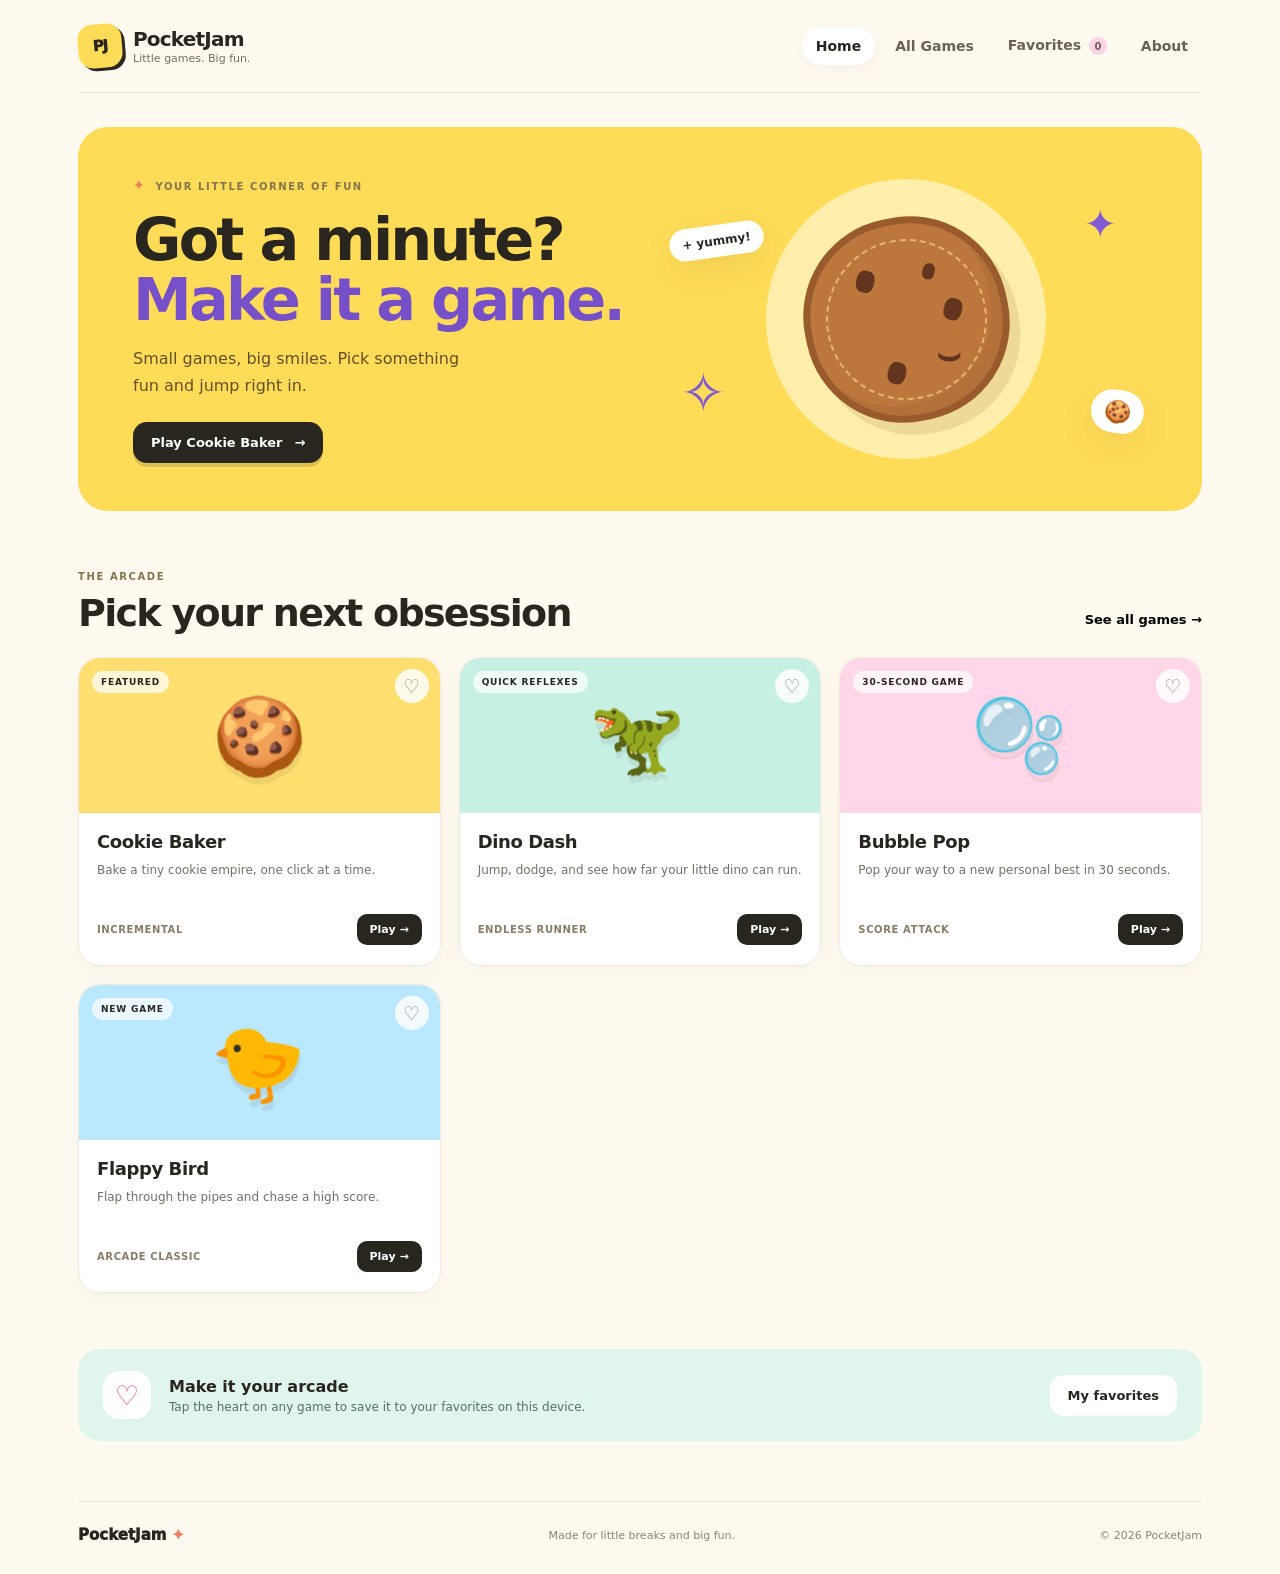
==== commit 16d410e7: "Fix Flappy Bird page nesting so game is visible" ====
--- a/index.html
+++ b/index.html
@@ -144,6 +144,8 @@
           <p id="bubble-message" class="game-message">You have 30 seconds. Make them count!</p>
           <button id="bubble-again" class="button button-outline" hidden>Play again</button>
         </div>
+      </section>
+
       <section id="page-flappy" class="page game-page">
         <div class="game-topline"><button class="back-button" data-page="home">← Back to arcade</button><span class="eyebrow">POCKETJAM ORIGINAL</span></div>
         <div class="page-heading"><span class="eyebrow">ARCADE CLASSIC</span><h1>Flappy Bird 🐤</h1><p>Tap to flap, dodge the pipes, and beat your best score.</p></div>
@@ -154,8 +156,6 @@
           <div class="game-actions"><button id="flappy-flap" class="button button-dark">Flap! 🐤</button><button id="flappy-restart" class="button button-outline">Play again</button></div>
         </div>
       </section>
-
-      </section>
     </main>
 
     <footer class="footer"><a class="footer-brand" href="#home">PocketJam <span>✦</span></a><span>Made for little breaks and big fun.</span><span>© <span id="year"></span> PocketJam</span></footer>
--- a/styles.css
+++ b/styles.css
@@ -55,7 +55,7 @@
 .game-card { background: white; border: 1px solid #f0e9de; border-radius: 22px; overflow: hidden; box-shadow: 0 6px 20px rgba(40,30,15,.035); transition: transform .18s, box-shadow .18s; }
 .game-card:hover { transform: translateY(-4px); box-shadow: var(--shadow); }
 .card-art { height: 155px; display: grid; place-items: center; position: relative; overflow: hidden; }
-.card-art.cookie-art { background: #ffdf70; }.card-art.dino-art { background: #c7f0e4; }.card-art.bubble-art { background: #ffd7e8; }
+.card-art.cookie-art { background: #ffdf70; }.card-art.dino-art { background: #c7f0e4; }.card-art.bubble-art { background: #ffd7e8; }.card-art.flappy-art { background: #b9e8ff; }
 .card-illustration { font-size: 76px; filter: drop-shadow(0 7px 0 rgba(40,30,15,.08)); transform: rotate(-8deg); }
 .card-sticker { position: absolute; top: 13px; left: 13px; background: rgba(255,255,255,.72); padding: 6px 9px; border-radius: 99px; font-size: 9px; font-weight: 900; letter-spacing: .8px; }
 .favorite-button { position: absolute; top: 11px; right: 11px; display: grid; place-items: center; border: 0; width: 34px; height: 34px; border-radius: 50%; background: rgba(255,255,255,.85); font-size: 19px; color: #8e8173; }
@@ -82,10 +82,10 @@
 .milestone-row { display: flex; align-items: center; gap: 12px; padding: 17px 22px; border-bottom: 1px solid #f0ebe3; }.milestone-icon { display: grid; place-items: center; width: 42px; height: 42px; background: #fff4d2; border-radius: 13px; font-size: 21px; }.milestone-row div { flex: 1; }.milestone-row strong { font-size: 13px; }.milestone-row p { margin: 3px 0 0; color: var(--muted); font-size: 10px; }.building-total { color: #8e8273; font-size: 10px; font-weight: 800; white-space: nowrap; }.collection { padding: 18px 22px 20px; }.collection-heading { display: flex; justify-content: space-between; align-items: center; margin-bottom: 12px; }.collection-heading h3 { margin: 0; font-size: 14px; }.collection-heading span { color: #a19584; font-size: 9px; letter-spacing: 1px; font-weight: 900; }.collection-list { display: grid; grid-template-columns: repeat(2, minmax(0,1fr)); gap: 8px; }.collection-item { display: flex; align-items: center; gap: 9px; border: 1px solid #f0ebe3; border-radius: 12px; padding: 9px; }.collection-item .building-emoji { font-size: 21px; }.collection-item strong { display: block; font-size: 10px; }.collection-item small { display: block; color: #928777; font-size: 9px; margin-top: 3px; }.collection-count { margin-left: auto; background: #f8f3e9; padding: 4px 6px; border-radius: 7px; font-size: 10px; font-weight: 900; }
 .shop-tabs { display: grid; grid-template-columns: 1fr 1fr; background: #f9f6ef; padding: 7px; gap: 5px; }.shop-tab { border: 0; background: transparent; padding: 12px; border-radius: 12px; color: #8a8073; font-size: 12px; font-weight: 900; }.shop-tab.active { background: white; color: var(--ink); box-shadow: 0 3px 10px rgba(40,30,15,.06); }.shop-content { display: none; }.shop-content.active { display: block; }.shop-intro { padding: 20px 20px 8px; }.shop-intro h2 { margin: 0 0 5px; font-size: 18px; letter-spacing: -.5px; }.shop-intro p { margin: 0; color: var(--muted); font-size: 11px; }.shop-list { padding: 8px 13px 17px; display: grid; gap: 9px; }.shop-item { display: grid; grid-template-columns: 47px minmax(0,1fr); gap: 10px; border: 1px solid #eee8de; border-radius: 15px; padding: 12px; transition: border .2s, background .2s; }.shop-item.affordable { border-color: #b5e4d3; background: #fcfffd; }.shop-icon { display: grid; place-items: center; width: 45px; height: 45px; background: #fff2c9; border-radius: 13px; font-size: 24px; }.shop-item:nth-child(2) .shop-icon { background: #d8f4e9; }.shop-item:nth-child(3) .shop-icon { background: #e9e0ff; }.shop-item:nth-child(4) .shop-icon { background: #ffdce8; }.shop-item:nth-child(5) .shop-icon { background: #ffe4cc; }.shop-item-info { min-width: 0; }.shop-item-top { display: flex; align-items: start; justify-content: space-between; gap: 5px; }.shop-item h3 { font-size: 12px; margin: 1px 0 4px; }.shop-owned { background: #f3efe7; color: #817568; padding: 3px 6px; border-radius: 6px; font-size: 9px; font-weight: 900; white-space: nowrap; }.shop-item p { color: #8a8073; font-size: 10px; margin: 0 0 8px; line-height: 1.4; }.shop-buy-row { display: flex; justify-content: space-between; align-items: center; gap: 6px; }.shop-price { color: #9a6129; font-size: 10px; font-weight: 900; }.buy-button { border: 0; border-radius: 8px; background: var(--ink); color: white; padding: 7px 10px; font-size: 10px; font-weight: 900; white-space: nowrap; }.buy-button:disabled { background: #eee9e0; color: #a69b8d; cursor: not-allowed; }.shop-footer { padding: 14px 18px; border-top: 1px solid #f0ebe3; color: #928777; font-size: 9px; display: flex; align-items: center; gap: 6px; }.save-dot { width: 6px; height: 6px; background: #4fb78e; border-radius: 50%; }
 .welcome-back { display: flex; gap: 16px; align-items: flex-start; background: #fff3c8; border: 1px solid #f4df9a; border-radius: 18px; padding: 19px 20px; margin: 0 0 18px; position: relative; }.welcome-cookie { display: grid; place-items: center; flex: 0 0 50px; height: 50px; background: white; border-radius: 15px; font-size: 27px; }.welcome-back h2 { margin: 0 0 5px; font-size: 19px; }.welcome-back p { color: #796744; font-size: 12px; margin: 0 0 7px; }.welcome-back strong { color: #94601f; font-size: 13px; }.welcome-back .welcome-signoff { margin: 7px 0 0; font-weight: 850; color: var(--ink); }.close-welcome { margin-left: auto; border: 0; background: transparent; font-size: 24px; color: #8d7d5a; line-height: 1; }
-.simple-game-card, .bubble-game-card { background: white; border: 1px solid var(--line); border-radius: 22px; padding: 20px; max-width: 820px; box-shadow: var(--shadow); }.dino-scoreline, .bubble-scoreline { display: flex; justify-content: space-between; color: #8d8172; font-size: 12px; margin-bottom: 12px; }.dino-scoreline strong, .bubble-scoreline strong { color: var(--ink); font-size: 17px; margin-left: 5px; }#dino-canvas { display: block; width: 100%; height: auto; border-radius: 14px; background: #e3f7ec; border: 1px solid #d4eee1; touch-action: manipulation; }.game-message { color: var(--muted); text-align: center; font-size: 12px; min-height: 18px; margin: 15px 0; }.game-actions { display: flex; justify-content: center; gap: 10px; }.bubble-field { position: relative; min-height: 360px; overflow: hidden; border-radius: 16px; background: #f9f2ff; border: 1px solid #ede2fb; }.bubble-start { min-height: 360px; display: flex; flex-direction: column; justify-content: center; align-items: center; text-align: center; padding: 20px; }.bubble-start > span { font-size: 54px; }.bubble-start h2 { margin: 10px 0 6px; }.bubble-start p { color: var(--muted); font-size: 12px; }.bubble { position: absolute; display: grid; place-items: center; border: 2px solid rgba(255,255,255,.85); border-radius: 50%; box-shadow: inset -7px -9px 0 rgba(91,83,175,.08), 0 5px 0 rgba(97,74,144,.06); animation: bubble-in .18s ease-out; font-size: 22px; }.bubble:after { content:""; position:absolute; top:18%; left:22%; width:23%; height:14%; border-radius:50%; background:rgba(255,255,255,.8); transform:rotate(-40deg); }.bubble:active { transform: scale(.9); }.bubble-start[hidden], [hidden] { display: none !important; }
+.simple-game-card, .bubble-game-card { background: white; border: 1px solid var(--line); border-radius: 22px; padding: 20px; max-width: 820px; box-shadow: var(--shadow); }.flappy-game-card { background: white; border: 1px solid var(--line); border-radius: 22px; padding: 20px; max-width: 820px; box-shadow: var(--shadow); }.flappy-scoreline { display: flex; justify-content: space-between; color: #8d8172; font-size: 12px; margin-bottom: 12px; }.flappy-scoreline strong { color: var(--ink); font-size: 17px; margin-left: 5px; }#flappy-canvas { display: block; width: 100%; height: auto; border-radius: 14px; border: 1px solid #d4eaf5; touch-action: manipulation; cursor: pointer; }.dino-scoreline, .bubble-scoreline { display: flex; justify-content: space-between; color: #8d8172; font-size: 12px; margin-bottom: 12px; }.dino-scoreline strong, .bubble-scoreline strong { color: var(--ink); font-size: 17px; margin-left: 5px; }#dino-canvas { display: block; width: 100%; height: auto; border-radius: 14px; background: #e3f7ec; border: 1px solid #d4eee1; touch-action: manipulation; }.game-message { color: var(--muted); text-align: center; font-size: 12px; min-height: 18px; margin: 15px 0; }.game-actions { display: flex; justify-content: center; gap: 10px; }.bubble-field { position: relative; min-height: 360px; overflow: hidden; border-radius: 16px; background: #f9f2ff; border: 1px solid #ede2fb; }.bubble-start { min-height: 360px; display: flex; flex-direction: column; justify-content: center; align-items: center; text-align: center; padding: 20px; }.bubble-start > span { font-size: 54px; }.bubble-start h2 { margin: 10px 0 6px; }.bubble-start p { color: var(--muted); font-size: 12px; }.bubble { position: absolute; display: grid; place-items: center; border: 2px solid rgba(255,255,255,.85); border-radius: 50%; box-shadow: inset -7px -9px 0 rgba(91,83,175,.08), 0 5px 0 rgba(97,74,144,.06); animation: bubble-in .18s ease-out; font-size: 22px; }.bubble:after { content:""; position:absolute; top:18%; left:22%; width:23%; height:14%; border-radius:50%; background:rgba(255,255,255,.8); transform:rotate(-40deg); }.bubble:active { transform: scale(.9); }.bubble-start[hidden], [hidden] { display: none !important; }
 @keyframes bubble-in { from { transform: scale(.4); opacity: .3; } to { transform: scale(1); opacity: 1; } }
 .toast { position: fixed; left: 50%; bottom: 22px; transform: translate(-50%, 20px); opacity: 0; pointer-events: none; background: var(--ink); color: white; border-radius: 12px; padding: 12px 17px; box-shadow: var(--shadow); font-size: 12px; font-weight: 800; transition: opacity .2s, transform .2s; z-index: 20; max-width: calc(100% - 32px); text-align: center; }.toast.show { opacity: 1; transform: translate(-50%, 0); }
 .sr-only { position: absolute; width: 1px; height: 1px; padding: 0; margin: -1px; overflow: hidden; clip: rect(0,0,0,0); white-space: nowrap; border: 0; }
 @media (prefers-reduced-motion: reduce) { *, *::before, *::after { scroll-behavior: auto !important; animation-duration: .01ms !important; animation-iteration-count: 1 !important; transition-duration: .01ms !important; } }
 @media (max-width: 850px) { .site-shell { padding: 0 18px; }.hero { padding: 38px 32px; }.bakery-layout { grid-template-columns: 1fr; }.shop-panel { order: 2; }.bakery-scene { height: 280px; }.game-grid { gap: 12px; }.card-art { height: 130px; } }
-@media (max-width: 620px) { .site-shell { padding: 0 14px; }.topbar { padding: 16px 0; }.brand-mark { width: 39px; height: 39px; }.brand strong { font-size: 18px; }.menu-toggle { display: block; }.nav-links { display: none; position: absolute; top: 70px; left: 14px; right: 14px; z-index: 10; padding: 9px; border: 1px solid var(--line); border-radius: 17px; background: white; box-shadow: var(--shadow); flex-direction: column; align-items: stretch; }.nav-links.open { display: flex; }.nav-link { text-align: left; }.hero { display: block; padding: 31px 24px 12px; border-radius: 23px; }.hero h1 { font-size: 42px; }.hero-art { min-height: 220px; margin-top: 5px; }.hero-cookie { width: 160px; height: 160px; }.hero-cookie .cookie-chip { transform: scale(.8) rotate(25deg); }.cookie-smile { bottom: 22px; right: 38px; }.sunburst { width: 210px; height: 210px; }.pill-one { top: 35px; left: 4px; }.pill-two { bottom: 20px; right: 3px; }.section-block { padding: 37px 0 22px; }.section-heading { align-items: start; }.section-heading h2 { font-size: 26px; }.text-button { font-size: 11px; white-space: nowrap; margin-top: 18px; }.game-grid { grid-template-columns: 1fr; }.game-card { display: grid; grid-template-columns: 112px 1fr; min-height: 145px; }.card-art { height: 100%; min-height: 145px; }.card-illustration { font-size: 54px; }.card-sticker { display: none; }.favorite-button { width: 29px; height: 29px; top: 7px; right: 7px; font-size: 16px; }.card-body { padding: 15px 13px; }.card-title-row h3 { font-size: 15px; }.card-body p { font-size: 11px; min-height: 0; margin: 7px 0 10px; }.card-tag { font-size: 8px; }.card-play { padding: 8px 10px; }.mini-banner { padding: 17px; flex-wrap: wrap; gap: 12px; }.mini-banner div:nth-child(2) { min-width: calc(100% - 65px); }.mini-banner .button { margin-left: 60px; }.page { padding-top: 25px; }.page-heading h1 { font-size: 32px; }.footer { flex-wrap: wrap; justify-content: center; text-align: center; }.footer-brand { width: 100%; }.about-card { padding: 20px; flex-direction: column; }.game-title-row { align-items: flex-start; }.game-title-row .button { padding: 10px 12px; font-size: 11px; }.game-title-row h1 { font-size: 30px; }.game-title-row p { max-width: 250px; line-height: 1.5; }.bakery-stats { padding: 17px 17px 13px; }.bakery-stats strong { font-size: 28px; }.bakery-scene { height: 255px; }.big-cookie { width: 128px; height: 128px; bottom: 33px; }.cookie-face { left: 40px; top: 54px; }.collection { padding: 16px; }.collection-list { grid-template-columns: 1fr; }.building-total { font-size: 9px; }.welcome-back { padding: 15px; gap: 11px; }.welcome-cookie { flex-basis: 40px; height: 40px; }.welcome-back h2 { font-size: 16px; }.welcome-back strong { font-size: 11px; }.game-topline .eyebrow { font-size: 8px; }.simple-game-card, .bubble-game-card { padding: 13px; }.bubble-field, .bubble-start { min-height: 330px; } }
+@media (max-width: 620px) { .site-shell { padding: 0 14px; }.topbar { padding: 16px 0; }.brand-mark { width: 39px; height: 39px; }.brand strong { font-size: 18px; }.menu-toggle { display: block; }.nav-links { display: none; position: absolute; top: 70px; left: 14px; right: 14px; z-index: 10; padding: 9px; border: 1px solid var(--line); border-radius: 17px; background: white; box-shadow: var(--shadow); flex-direction: column; align-items: stretch; }.nav-links.open { display: flex; }.nav-link { text-align: left; }.hero { display: block; padding: 31px 24px 12px; border-radius: 23px; }.hero h1 { font-size: 42px; }.hero-art { min-height: 220px; margin-top: 5px; }.hero-cookie { width: 160px; height: 160px; }.hero-cookie .cookie-chip { transform: scale(.8) rotate(25deg); }.cookie-smile { bottom: 22px; right: 38px; }.sunburst { width: 210px; height: 210px; }.pill-one { top: 35px; left: 4px; }.pill-two { bottom: 20px; right: 3px; }.section-block { padding: 37px 0 22px; }.section-heading { align-items: start; }.section-heading h2 { font-size: 26px; }.text-button { font-size: 11px; white-space: nowrap; margin-top: 18px; }.game-grid { grid-template-columns: 1fr; }.game-card { display: grid; grid-template-columns: 112px 1fr; min-height: 145px; }.card-art { height: 100%; min-height: 145px; }.card-illustration { font-size: 54px; }.card-sticker { display: none; }.favorite-button { width: 29px; height: 29px; top: 7px; right: 7px; font-size: 16px; }.card-body { padding: 15px 13px; }.card-title-row h3 { font-size: 15px; }.card-body p { font-size: 11px; min-height: 0; margin: 7px 0 10px; }.card-tag { font-size: 8px; }.card-play { padding: 8px 10px; }.mini-banner { padding: 17px; flex-wrap: wrap; gap: 12px; }.mini-banner div:nth-child(2) { min-width: calc(100% - 65px); }.mini-banner .button { margin-left: 60px; }.page { padding-top: 25px; }.page-heading h1 { font-size: 32px; }.footer { flex-wrap: wrap; justify-content: center; text-align: center; }.footer-brand { width: 100%; }.about-card { padding: 20px; flex-direction: column; }.game-title-row { align-items: flex-start; }.game-title-row .button { padding: 10px 12px; font-size: 11px; }.game-title-row h1 { font-size: 30px; }.game-title-row p { max-width: 250px; line-height: 1.5; }.bakery-stats { padding: 17px 17px 13px; }.bakery-stats strong { font-size: 28px; }.bakery-scene { height: 255px; }.big-cookie { width: 128px; height: 128px; bottom: 33px; }.cookie-face { left: 40px; top: 54px; }.collection { padding: 16px; }.collection-list { grid-template-columns: 1fr; }.building-total { font-size: 9px; }.welcome-back { padding: 15px; gap: 11px; }.welcome-cookie { flex-basis: 40px; height: 40px; }.welcome-back h2 { font-size: 16px; }.welcome-back strong { font-size: 11px; }.game-topline .eyebrow { font-size: 8px; }.simple-game-card, .bubble-game-card, .flappy-game-card { padding: 13px; }.bubble-field, .bubble-start { min-height: 330px; } }
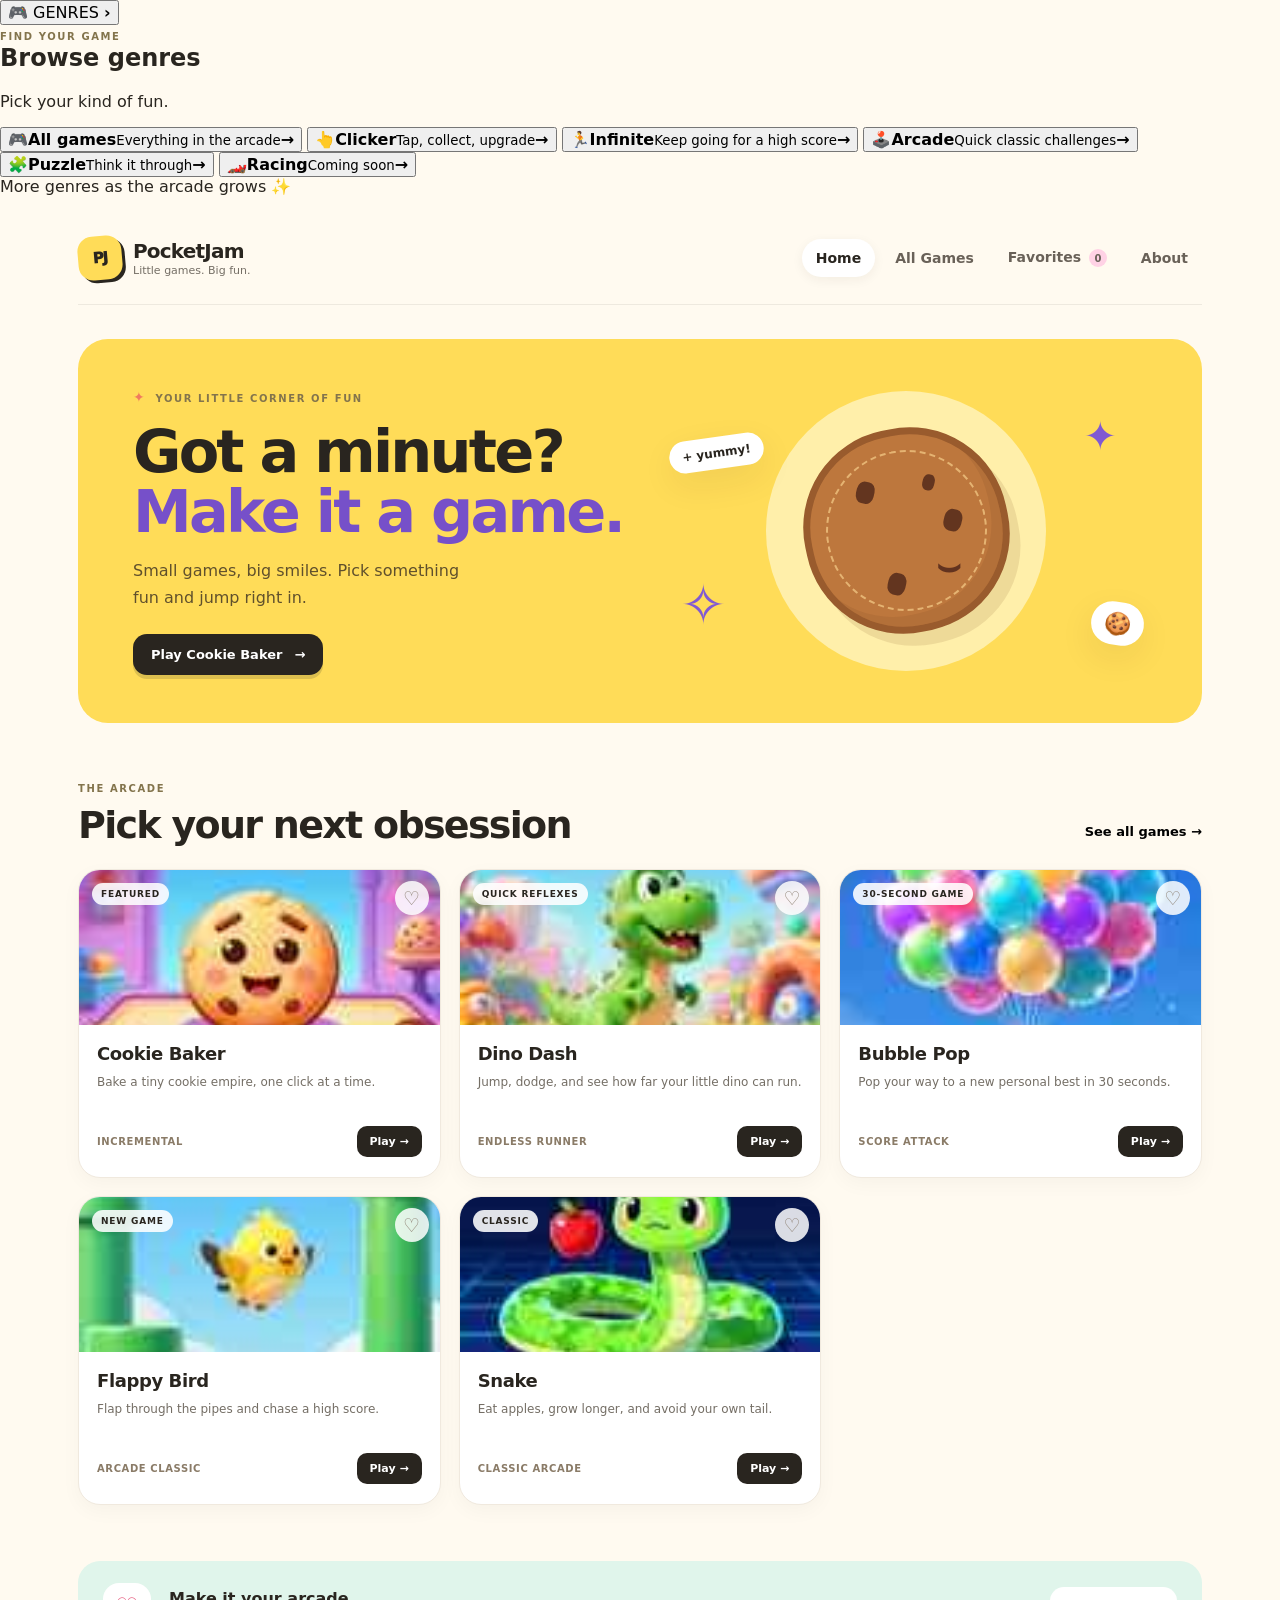
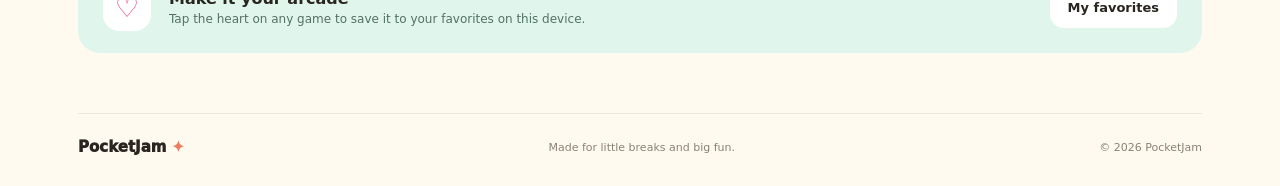
==== commit c0052db4: "Add slide-out genre navigation" ====
--- a/index.html
+++ b/index.html
@@ -21,6 +21,20 @@
   </style>
 </head>
 <body>
+  <div class="genre-edge" id="genre-edge" aria-hidden="true"></div>
+  <aside class="genre-drawer" id="genre-drawer" aria-label="Browse game genres">
+    <button class="genre-drawer-toggle" id="genre-drawer-toggle" aria-expanded="false" aria-controls="genre-drawer-panel" aria-label="Open game genres">🎮 <span>GENRES</span> <b>›</b></button>
+    <div class="genre-drawer-panel" id="genre-drawer-panel">
+      <div class="genre-drawer-heading"><span class="eyebrow">FIND YOUR GAME</span><h2>Browse genres</h2><p>Pick your kind of fun.</p></div>
+      <button class="genre-option active" data-genre="all"><span>🎮</span><span><strong>All games</strong><small>Everything in the arcade</small></span><b>→</b></button>
+      <button class="genre-option" data-genre="clicker"><span>👆</span><span><strong>Clicker</strong><small>Tap, collect, upgrade</small></span><b>→</b></button>
+      <button class="genre-option" data-genre="infinite"><span>🏃</span><span><strong>Infinite</strong><small>Keep going for a high score</small></span><b>→</b></button>
+      <button class="genre-option" data-genre="arcade"><span>🕹️</span><span><strong>Arcade</strong><small>Quick classic challenges</small></span><b>→</b></button>
+      <button class="genre-option" data-genre="puzzle"><span>🧩</span><span><strong>Puzzle</strong><small>Think it through</small></span><b>→</b></button>
+      <button class="genre-option" data-genre="racing"><span>🏎️</span><span><strong>Racing</strong><small>Coming soon</small></span><b>→</b></button>
+      <p class="genre-drawer-foot">More genres as the arcade grows ✨</p>
+    </div>
+  </aside>
   <div class="site-shell">
     <header class="topbar">
       <a class="brand" href="#home" aria-label="PocketJam home">
@@ -69,6 +83,7 @@
       <section id="page-games" class="page">
         <div class="page-heading"><span class="eyebrow">THE WHOLE COLLECTION</span><h1>All games</h1><p>Quick to start. Hard to put down.</p></div>
         <div id="all-game-grid" class="game-grid"></div>
+        <p id="genre-empty-state" class="empty-state" hidden></p>
       </section>
 
       <section id="page-favorites" class="page">
@@ -156,6 +171,21 @@
           <div class="game-actions"><button id="flappy-flap" class="button button-dark">Flap! 🐤</button><button id="flappy-restart" class="button button-outline">Play again</button></div>
         </div>
       </section>
+
+      <section id="page-snake" class="page game-page">
+        <div class="game-topline"><button class="back-button" data-page="home">← Back to arcade</button><span class="eyebrow">POCKETJAM ORIGINAL</span></div>
+        <div class="page-heading"><span class="eyebrow">CLASSIC ARCADE</span><h1>Snake 🐍</h1><p>Eat the apples, grow your snake, and don’t run into yourself!</p></div>
+        <div class="snake-game-card">
+          <div class="snake-scoreline"><span>Score <strong id="snake-score">0</strong></span><span>Best <strong id="snake-best">0</strong></span></div>
+          <canvas id="snake-canvas" width="600" height="480" aria-label="Snake game board. Use arrow keys or WASD to move."></canvas>
+          <p id="snake-message" class="game-message">Use arrow keys or WASD to move. Press Start when you’re ready!</p>
+          <div class="game-actions"><button id="snake-start" class="button button-dark">Start game</button><button id="snake-restart" class="button button-outline">Restart</button></div>
+          <div class="snake-controls" aria-label="Touch controls">
+            <button data-snake-dir="up" aria-label="Move up">↑</button>
+            <div><button data-snake-dir="left" aria-label="Move left">←</button><button data-snake-dir="down" aria-label="Move down">↓</button><button data-snake-dir="right" aria-label="Move right">→</button></div>
+          </div>
+        </div>
+      </section>
     </main>
 
     <footer class="footer"><a class="footer-brand" href="#home">PocketJam <span>✦</span></a><span>Made for little breaks and big fun.</span><span>© <span id="year"></span> PocketJam</span></footer>
--- a/styles.css
+++ b/styles.css
@@ -57,6 +57,12 @@
 .card-art { height: 155px; display: grid; place-items: center; position: relative; overflow: hidden; }
 .card-art.cookie-art { background: #ffdf70; }.card-art.dino-art { background: #c7f0e4; }.card-art.bubble-art { background: #ffd7e8; }.card-art.flappy-art { background: #b9e8ff; }
 .card-illustration { font-size: 76px; filter: drop-shadow(0 7px 0 rgba(40,30,15,.08)); transform: rotate(-8deg); }
+.card-art.has-image { display: block; }
+.card-thumbnail { display: block; width: 100%; height: 100%; min-height: 155px; object-fit: cover; }
+.card-art.has-image .card-illustration { display: none; }
+.card-art.has-image .card-sticker { background: rgba(255,255,255,.88); }
+@media (max-width: 850px) { .card-thumbnail { min-height: 130px; } }
+@media (max-width: 620px) { .card-thumbnail { min-height: 145px; } }
 .card-sticker { position: absolute; top: 13px; left: 13px; background: rgba(255,255,255,.72); padding: 6px 9px; border-radius: 99px; font-size: 9px; font-weight: 900; letter-spacing: .8px; }
 .favorite-button { position: absolute; top: 11px; right: 11px; display: grid; place-items: center; border: 0; width: 34px; height: 34px; border-radius: 50%; background: rgba(255,255,255,.85); font-size: 19px; color: #8e8173; }
 .favorite-button.favorited { color: #e75e80; }
@@ -89,3 +95,17 @@
 @media (prefers-reduced-motion: reduce) { *, *::before, *::after { scroll-behavior: auto !important; animation-duration: .01ms !important; animation-iteration-count: 1 !important; transition-duration: .01ms !important; } }
 @media (max-width: 850px) { .site-shell { padding: 0 18px; }.hero { padding: 38px 32px; }.bakery-layout { grid-template-columns: 1fr; }.shop-panel { order: 2; }.bakery-scene { height: 280px; }.game-grid { gap: 12px; }.card-art { height: 130px; } }
 @media (max-width: 620px) { .site-shell { padding: 0 14px; }.topbar { padding: 16px 0; }.brand-mark { width: 39px; height: 39px; }.brand strong { font-size: 18px; }.menu-toggle { display: block; }.nav-links { display: none; position: absolute; top: 70px; left: 14px; right: 14px; z-index: 10; padding: 9px; border: 1px solid var(--line); border-radius: 17px; background: white; box-shadow: var(--shadow); flex-direction: column; align-items: stretch; }.nav-links.open { display: flex; }.nav-link { text-align: left; }.hero { display: block; padding: 31px 24px 12px; border-radius: 23px; }.hero h1 { font-size: 42px; }.hero-art { min-height: 220px; margin-top: 5px; }.hero-cookie { width: 160px; height: 160px; }.hero-cookie .cookie-chip { transform: scale(.8) rotate(25deg); }.cookie-smile { bottom: 22px; right: 38px; }.sunburst { width: 210px; height: 210px; }.pill-one { top: 35px; left: 4px; }.pill-two { bottom: 20px; right: 3px; }.section-block { padding: 37px 0 22px; }.section-heading { align-items: start; }.section-heading h2 { font-size: 26px; }.text-button { font-size: 11px; white-space: nowrap; margin-top: 18px; }.game-grid { grid-template-columns: 1fr; }.game-card { display: grid; grid-template-columns: 112px 1fr; min-height: 145px; }.card-art { height: 100%; min-height: 145px; }.card-illustration { font-size: 54px; }.card-sticker { display: none; }.favorite-button { width: 29px; height: 29px; top: 7px; right: 7px; font-size: 16px; }.card-body { padding: 15px 13px; }.card-title-row h3 { font-size: 15px; }.card-body p { font-size: 11px; min-height: 0; margin: 7px 0 10px; }.card-tag { font-size: 8px; }.card-play { padding: 8px 10px; }.mini-banner { padding: 17px; flex-wrap: wrap; gap: 12px; }.mini-banner div:nth-child(2) { min-width: calc(100% - 65px); }.mini-banner .button { margin-left: 60px; }.page { padding-top: 25px; }.page-heading h1 { font-size: 32px; }.footer { flex-wrap: wrap; justify-content: center; text-align: center; }.footer-brand { width: 100%; }.about-card { padding: 20px; flex-direction: column; }.game-title-row { align-items: flex-start; }.game-title-row .button { padding: 10px 12px; font-size: 11px; }.game-title-row h1 { font-size: 30px; }.game-title-row p { max-width: 250px; line-height: 1.5; }.bakery-stats { padding: 17px 17px 13px; }.bakery-stats strong { font-size: 28px; }.bakery-scene { height: 255px; }.big-cookie { width: 128px; height: 128px; bottom: 33px; }.cookie-face { left: 40px; top: 54px; }.collection { padding: 16px; }.collection-list { grid-template-columns: 1fr; }.building-total { font-size: 9px; }.welcome-back { padding: 15px; gap: 11px; }.welcome-cookie { flex-basis: 40px; height: 40px; }.welcome-back h2 { font-size: 16px; }.welcome-back strong { font-size: 11px; }.game-topline .eyebrow { font-size: 8px; }.simple-game-card, .bubble-game-card, .flappy-game-card { padding: 13px; }.bubble-field, .bubble-start { min-height: 330px; } }
+
+/* Snake */
+.card-art.snake-art { background: #173c43; }
+.card-art.snake-art .card-illustration { filter: drop-shadow(0 5px 0 rgba(0,0,0,.16)); }
+.snake-game-card { background: white; border: 1px solid var(--line); border-radius: 22px; padding: 20px; max-width: 820px; box-shadow: var(--shadow); }
+.snake-scoreline { display:flex; justify-content:space-between; color:#8d8172; font-size:12px; margin-bottom:12px; }
+.snake-scoreline strong { color:var(--ink); font-size:17px; margin-left:5px; }
+#snake-canvas { display:block; width:100%; height:auto; border-radius:14px; border:1px solid #cce9d7; touch-action:manipulation; }
+.snake-controls { display:grid; justify-items:center; gap:6px; margin:18px auto 0; }
+.snake-controls > div { display:flex; gap:6px; }
+.snake-controls button { width:46px; height:42px; border:1px solid #cde6d4; border-radius:12px; background:#e8f8ed; color:#235c3d; font-size:22px; font-weight:900; }
+.snake-controls button:active { background:#bdf0cd; transform:scale(.96); }
+@media (min-width:700px) { .snake-controls { grid-template-columns:1fr; } }
+@media (max-width:620px) { .snake-game-card { padding:13px; } .snake-controls button { width:48px; height:44px; } }
